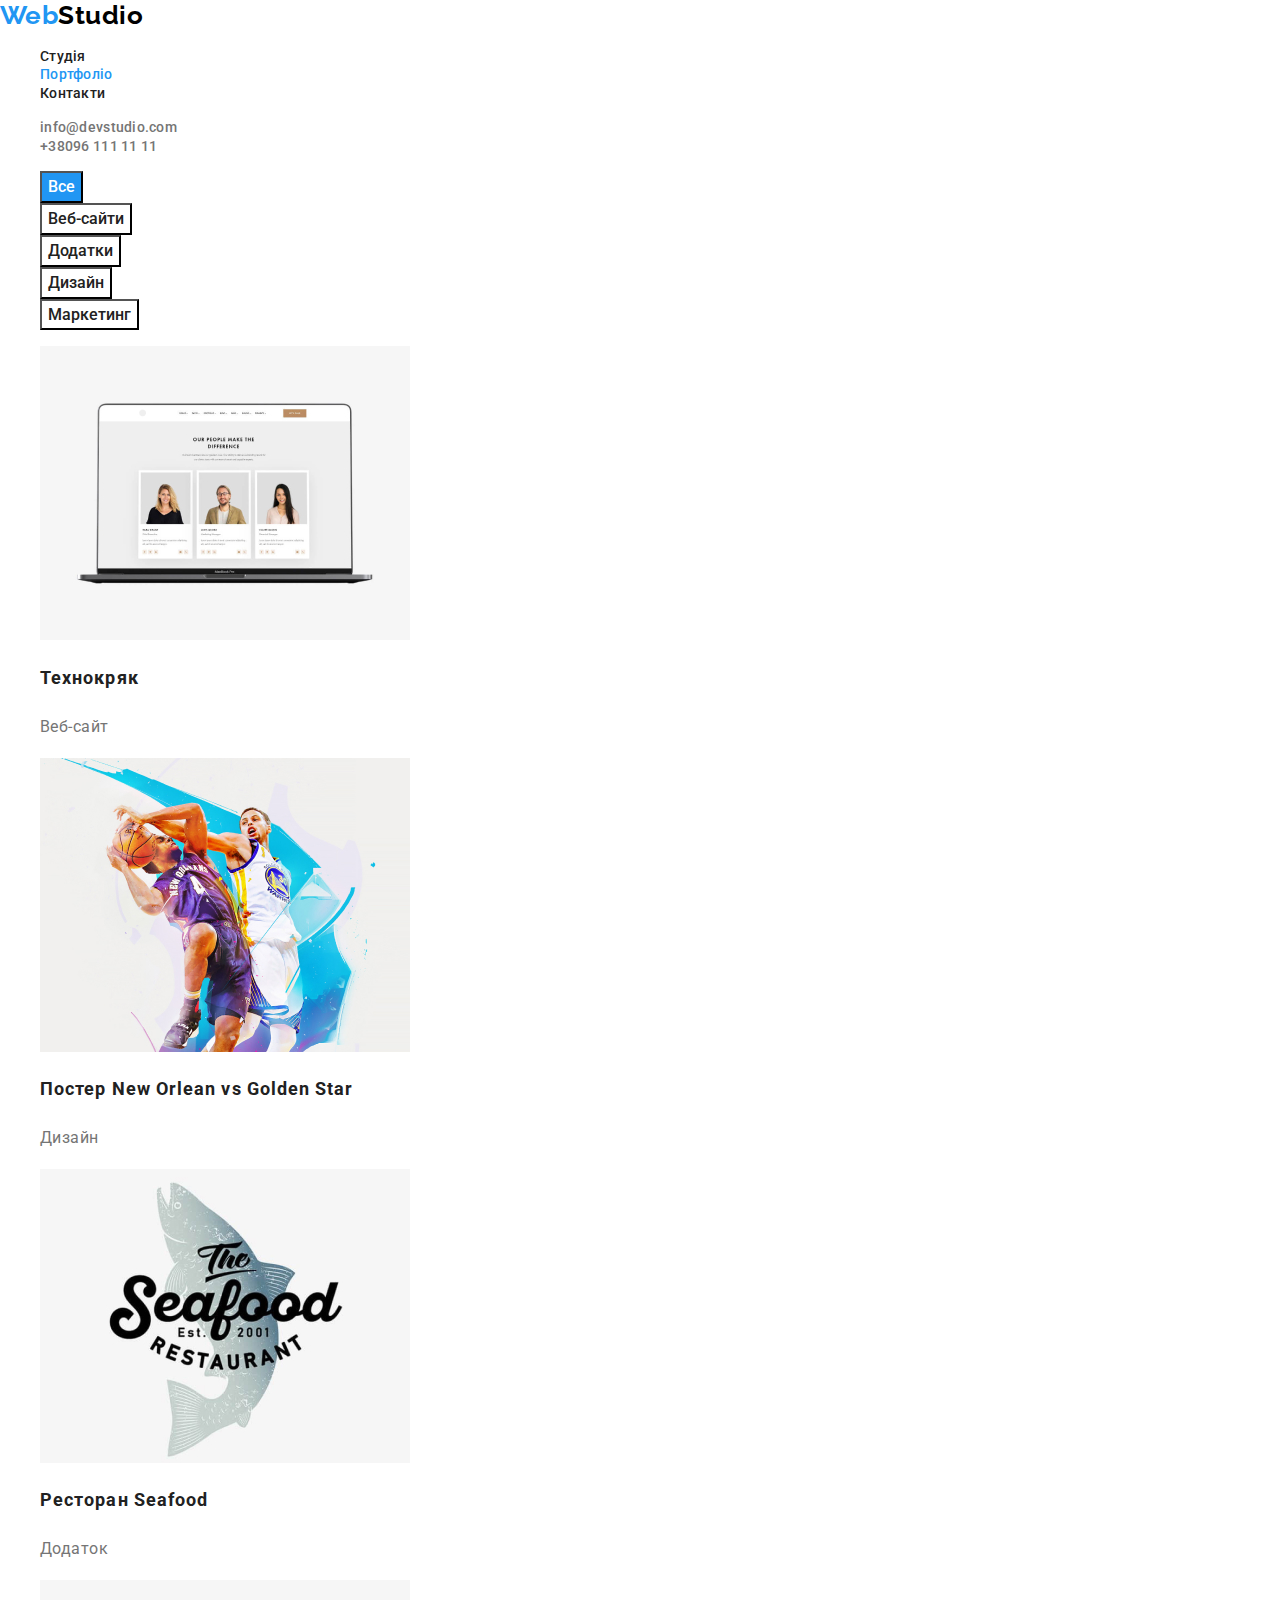
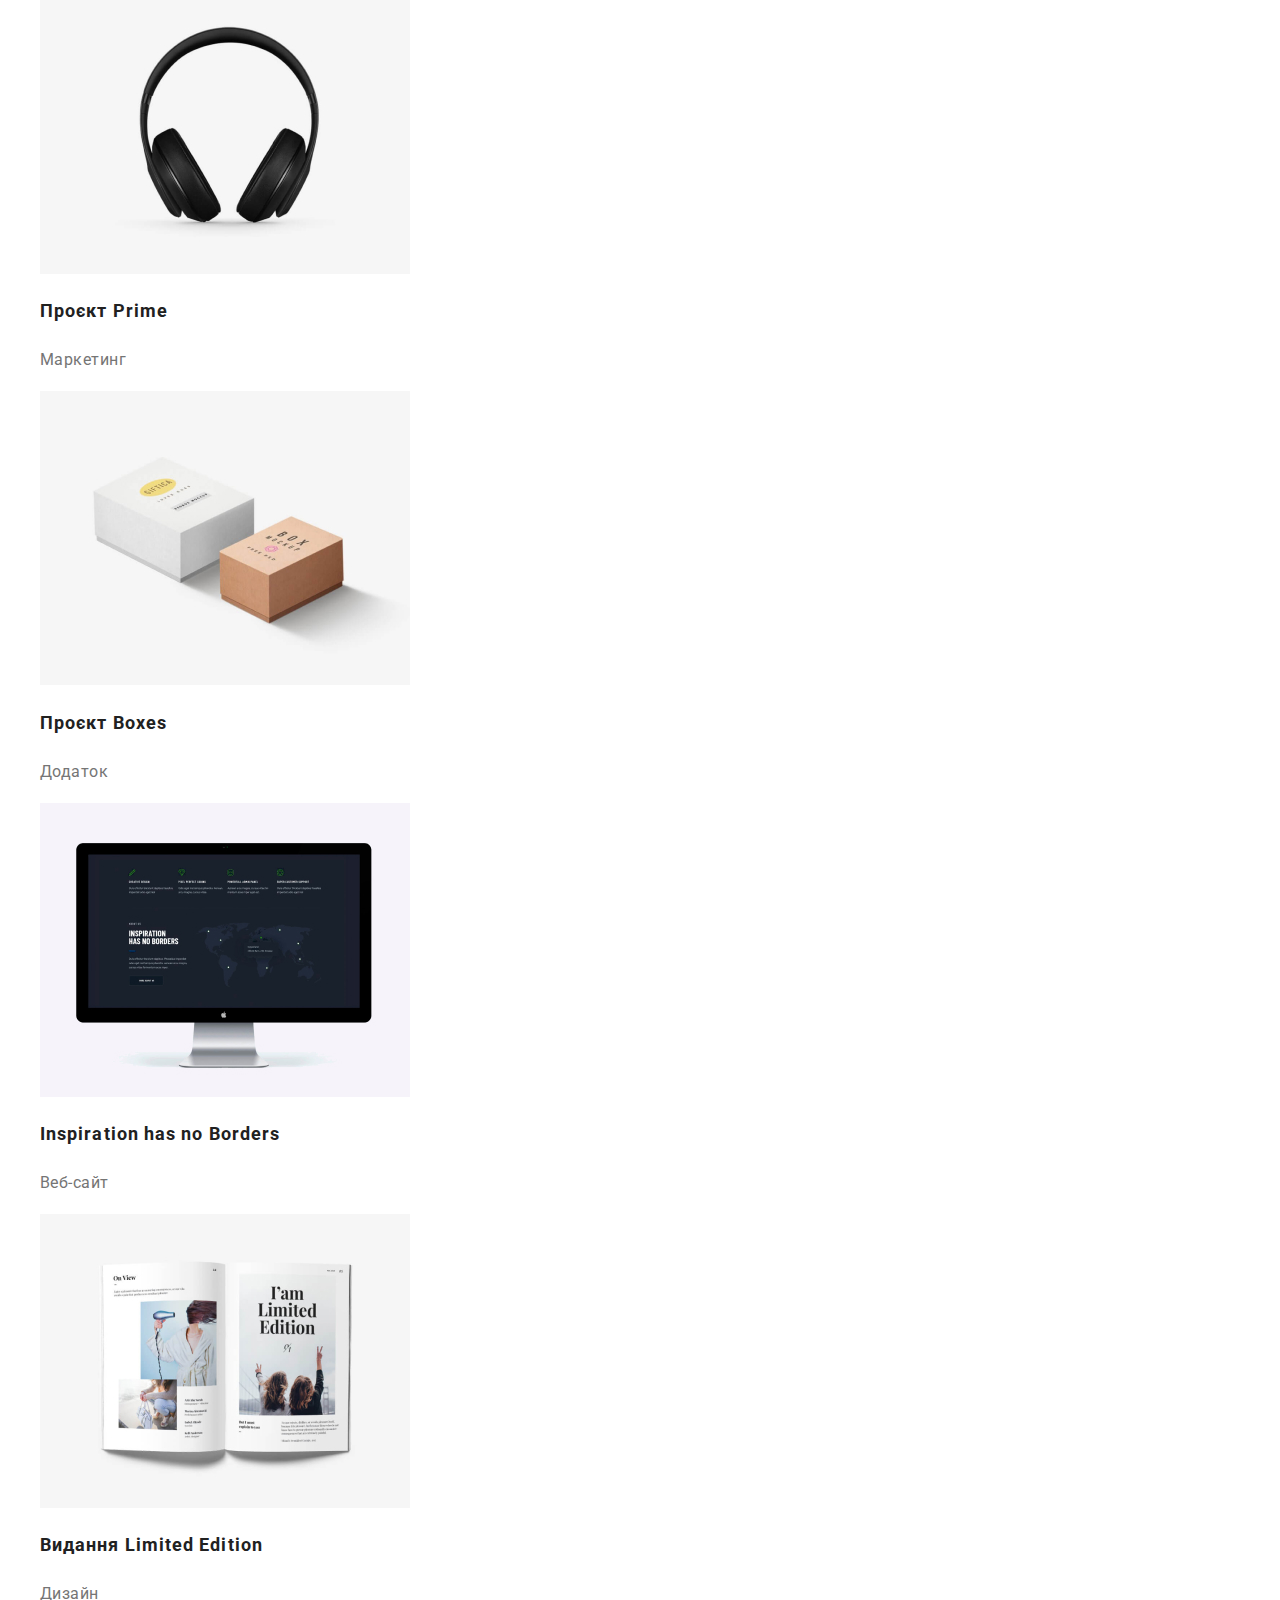
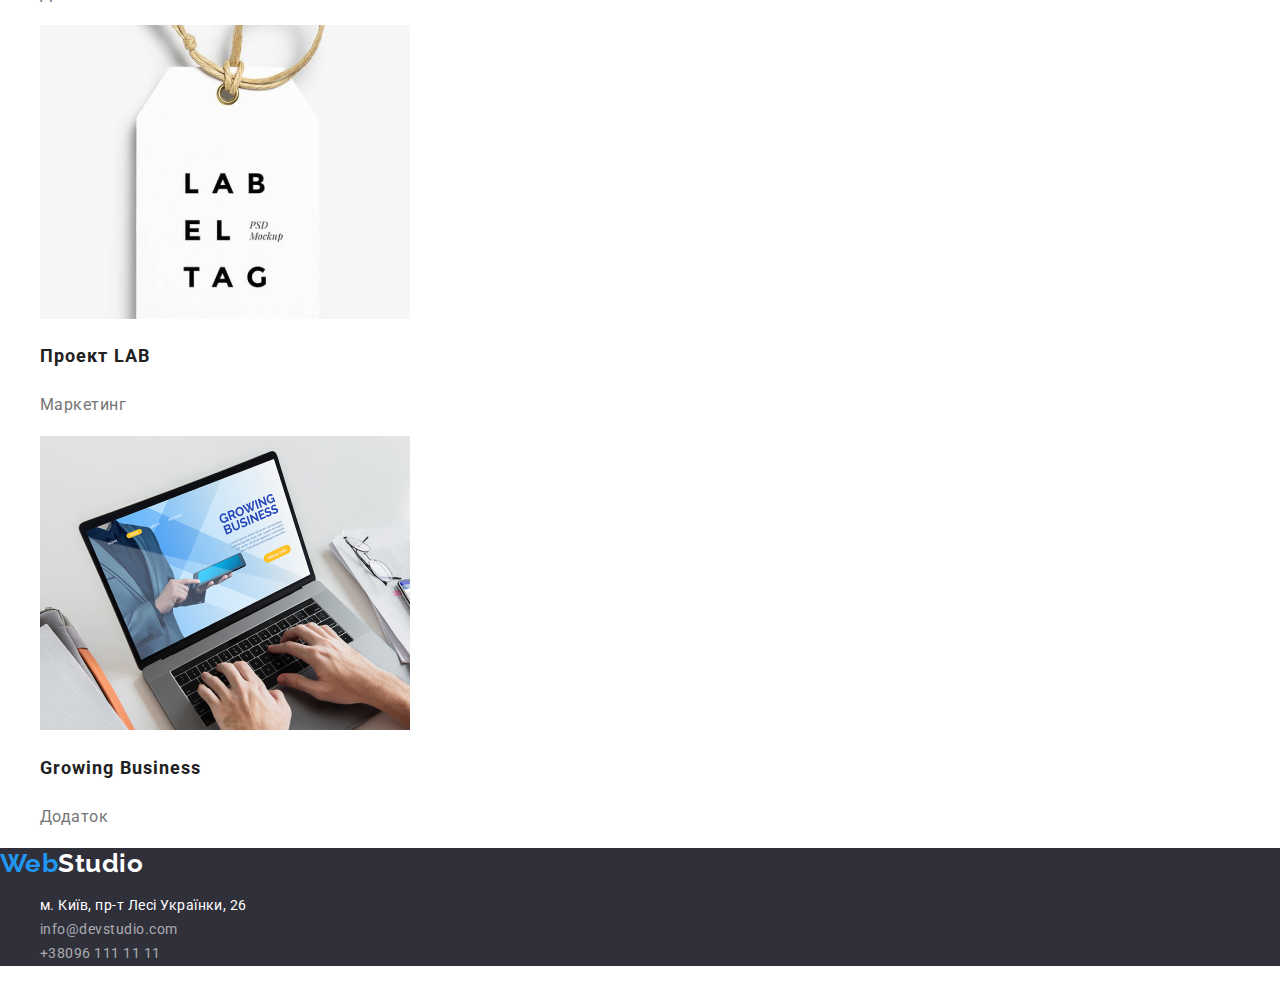
==== portfolio.html @ b850c60e "Add paddings, margins etc. to the portfolio.html" ====
<!DOCTYPE html>
<html lang="en">
<head>
    <meta charset="UTF-8">
    <meta http-equiv="X-UA-Compatible" content="IE=edge">
    <meta name="viewport" content="width=device-width, initial-scale=1.0">
    <title>Document</title>
    <link rel="preconnect" href="https://fonts.googleapis.com">
    <link rel="preconnect" href="https://fonts.gstatic.com" crossorigin>
    <link href="https://fonts.googleapis.com/css2?family=Raleway:wght@700&family=Roboto:wght@400;500;700;900&display=swap"
    rel="stylesheet">
    <link rel="stylesheet" href="https://cdnjs.cloudflare.com/ajax/libs/modern-normalize/1.1.0/modern-normalize.min.css">
    <link rel="stylesheet" href="./css/styles.css">
</head>
<body>
    <!-- Header -->
    <header class="page-header">
        
        <div class="container">
            <a href="./index.html" class="logo"><span class="logo-blue">Web</span>Studio</a>
            
            <nav>
                <ul class="site-nav list">
                    <li><a href="./index.html" class="link">Студія</a></li>
                    <li><a href="./portfolio.html" class="link current">Портфоліо</a></li>
                    <li><a href="Контакти" class="link">Контакти</a></li>
                </ul>
            </nav>
            
            <ul class="auth-nav list">
                <li><a href="maito:info@devstudio.com" class="link">info@devstudio.com</a></li>
                <li><a href="tel:+380961111111" class="link">+38096 111 11 11</a></li>
            </ul>
        </div>
    </header>

    <!-- Main section -->
    <main>
        
        <section class="section">
            <div class="container">
                <!-- <h1 class="section-title">Portfolio</h1> -->
                <!-- Фільтр -->
                <ul class="filter-button">
                    <li><button type="button" class="button primary-filter">Все</button></li>
                    <li><button type="button" class="button secondary">Веб-сайти</button></li>
                    <li><button type="button" class="button secondary">Додатки</button></li>
                    <li><button type="button" class="button secondary">Дизайн</button></li>
                    <li><button type="button" class="button secondary">Маркетинг</button></li>
                </ul>
                <!-- Роботи компанії -->
                <ul class="work-examples">
                    <li>
                        <img src="./images/img8.jpg" alt="Ноутбук" height="294" width="370">
                        <h2 class="work-title">Технокряк</h2>
                        <p class="text">Веб-сайт</p>
                    </li>
                    <li>
                        <img src="./images/img16.jpg" alt="Гравці в баскетбол" height="294" width="370">
                        <h2 class="work-title">Постер New Orlean vs Golden Star</h2>
                        <p class="text">Дизайн</p>
                    </li>
                    <li>
                        <img src="./images/img9.jpg" alt="Логотип ресторану" height="294" width="370">
                        <h2 class="work-title">Ресторан Seafood</h2>
                        <p class="text">Додаток</p>
                    </li>
                    <li>
                        <img src="./images/img10.jpg" alt="Навушники" height="294" width="370">
                        <h2 class="work-title">Проєкт Prime</h2>
                        <p class="text">Маркетинг</p>
                    </li>
                    <li>
                        <img src="./images/img11.jpg" alt="Дві коробки" height="294" width="370">
                        <h2 class="work-title">Проєкт Boxes</h2>
                        <p class="text">Додаток</p>
                    </li>
                    <li>
                        <img src="./images/img12.jpg" alt="Монітор компьютера" height="294" width="370">
                        <h2 class="work-title">Inspiration has no Borders</h2>
                        <p class="text">Веб-сайт</p>
                    </li>
                    <li>
                        <img src="./images/img13.jpg" alt="Відкрита книга" height="294" width="370">
                        <h2 class="work-title">Видання Limited Edition</h2>
                        <p class="text">Дизайн</p>
                    </li>
                    <li>
                        <img src="./images/img14.jpg" alt="Ярлик товару" height="294" width="370">
                        <h2 class="work-title">Проект LAB</h2>
                        <p class="text">Маркетинг</p>
                    </li>
                    <li>
                        <img src="./images/img15.jpg" alt="Ноутбук" height="294" width="370">
                        <h2 class="work-title">Growing Business</h2>
                        <p class="text">Додаток</p>
                    </li>
                </ul>
            </div>
        </section>

    </main>

    <!-- Footer -->
    <footer class="page-footer">
        <a href="./index.html" class="logo-white"><span class="logo-blue">Web</span>Studio</a>
        <address>
            <ul class="footer-link">
                <li><a href="https://www.google.com/search?tbs=lf:1,lf_ui:1&tbm=lcl&sxsrf=ALiCzsYic9nBEuaywwjqmKYpoHVzt39aoQ:1659000467713&q=%D0%BC.+%D0%9A%D0%B8%D1%97%D0%B2,+%D0%BF%D1%80-%D1%82+%D0%9B%D0%B5%D1%81%D1%96+%D0%A3%D0%BA%D1%80%D0%B0%D1%97%D0%BD%D0%BA%D0%B8,+26&rflfq=1&num=10&ved=2ahUKEwivqL2sopv5AhWI_CoKHQGGCf0QtgN6BAgEEAQ"
                        class="address" target="_blank" rel="noreferrer noopener">м. Київ, пр-т Лесі Українки, 26</a></li>
                <li><a href="maito:info@devstudio.com" class="link">info@devstudio.com</a></li>
                <li><a href="tel:+380961111111" class="link">+38096 111 11 11</a></li>
            </ul>
        </address>
    </footer>
    
</body>
</html>
---- css/styles.css ----
/* основний колір тексту #212121 */
/* вторичний колір тексту #757575 */
/* акцент #2196F3 */
/* білий колір #FFFFFF */
/* білий колір футер rgba(255, 255, 255, 0.6) */


:root {
    --primary-text-color: #212121;
    --title-text-color: #757575;
    --accent-color: #2196F3;
    --primary-white-color: #ffffff
}

body {
    background-color: #FFFFFF;
    color: var(--primary-text-color);
    font-family: Roboto, sans-serif;
    letter-spacing: 0.03em;
}

ul {
    list-style: none;
}

/* Page header */

.logo {
    color: #000000;
    font-family: Raleway, sans-serif;
    font-weight: 700;
    font-size: 26px;
    line-height: 1.19;
    text-decoration: none;
}

.logo-blue {
    color: var(--accent-color);
    font-family: Raleway, sans-serif;
    font-weight: 700;
    font-size: 26px;
    line-height: 1.19;
    text-decoration: none;
}

.logo-white {
    color: var(--primary-white-color);
    font-family: Raleway, sans-serif;
    font-weight: 700;
    font-size: 26px;
    line-height: 1.19;
    text-decoration: none;
}

.logo:focus {
    color: var(--accent-color);
}

.site-nav .link {
    color: var(--primary-text-color);  
    font-weight: 500;
    font-size: 14px;
    line-height: 1.2;
    letter-spacing: 0.02em;
    text-decoration: none;
}

.site-nav .link.current {
    color: var(--accent-color);
}

.site-nav .link:hover,
.site-nav .link:focus {
    color: var(--accent-color);
}

.auth-nav .link {
    color: var(--title-text-color);
    text-decoration: none;
    font-weight: 500;
    font-size: 14px;
    line-height: 1.14;
    letter-spacing: 0.02em;
}

.auth-nav .link:hover,
.auth-nav .link:focus {
    color: var(--accent-color);
}

/* Main sections */

.section-title {
    color: var(--primary-text-color);
    font-weight: 700;
    font-size: 36px;
    line-height: 1.17;
   }

/* Hero */

.hero {
    background-color: #2F303A;
}

.hero-title {
    color: var(--primary-white-color);
    font-weight: 900;
    font-size: 44px;
    line-height: 1.36;
    letter-spacing: 0.06em;
    text-transform: uppercase;
}

/* Features */

.feature-list .title {
    color: var(--primary-text-color);
    font-weight: 700;
    font-size: 14px;
    line-height: 1.14;

}

.feature-list .text {
    color: var(--title-text-color);
    font-size: 14px;
    line-height: 1.71;
}

/* Our Team */

.team-list .title {
    color: var(--primary-text-color);
    font-weight: 500;
    font-size: 16px;
    line-height: 1.19;
}

.team-list .text {
    color: var(--title-text-color);
    font-size: 16px;
    line-height: 1.19;
}

/* Footer */

.page-footer {
    background-color: #2F303A;
}

.address {
    color: var(--primary-white-color);
    font-size: 14px;
    line-height: 1.71;
    text-decoration: none;
    font-style: normal;
}

.address:hover,
.address:focus {
    color: var(--accent-color);
}

.footer-link .link {
    color: rgba(255, 255, 255, 0.6);
    font-size: 14px;
    line-height: 1.71;
    text-decoration: none;
    font-style: normal;
}

.footer-link .link:hover,
.footer-link .link:focus {
    color: var(--accent-color);
}


/* Portfolio Page */

/* Filter buttons */

.button {
    color: var(--primary-text-color);
    background-color: var(--primary-white-color);
    font-family: inherit;
    cursor: pointer;
}

.button.primary-filter {
    color: var(--primary-white-color);
    background-color: var(--accent-color);
    font-weight: 500;
    font-size: 16px;
    line-height: 1.62;
}

.button.primary-hero {
    color: var(--primary-white-color);
    background-color: var(--accent-color);
    font-weight: 700;
    font-size: 16px;
    line-height: 1.88;
    letter-spacing: 0.06em;
}

.button.secondary {
    color: var(--primary-text-color);
    background-color: var(--primary-white-color);
    font-weight: 500;
    font-size: 16px;
    line-height: 1.62;
}

.button:hover,
.button:focus {
    color: var(--primary-white-color);
    background-color: var(--accent-color);
}


/* Work Examples */

.work-examples .text {
    color: var(--title-text-color);
    font-size: 16px;
    line-height: 1.87;
}

.work-examples .work-title {
    color: var(--primary-text-color);
    font-weight: 700;
    font-size: 18px;
    line-height: 2;
    letter-spacing: 0.06em;
}
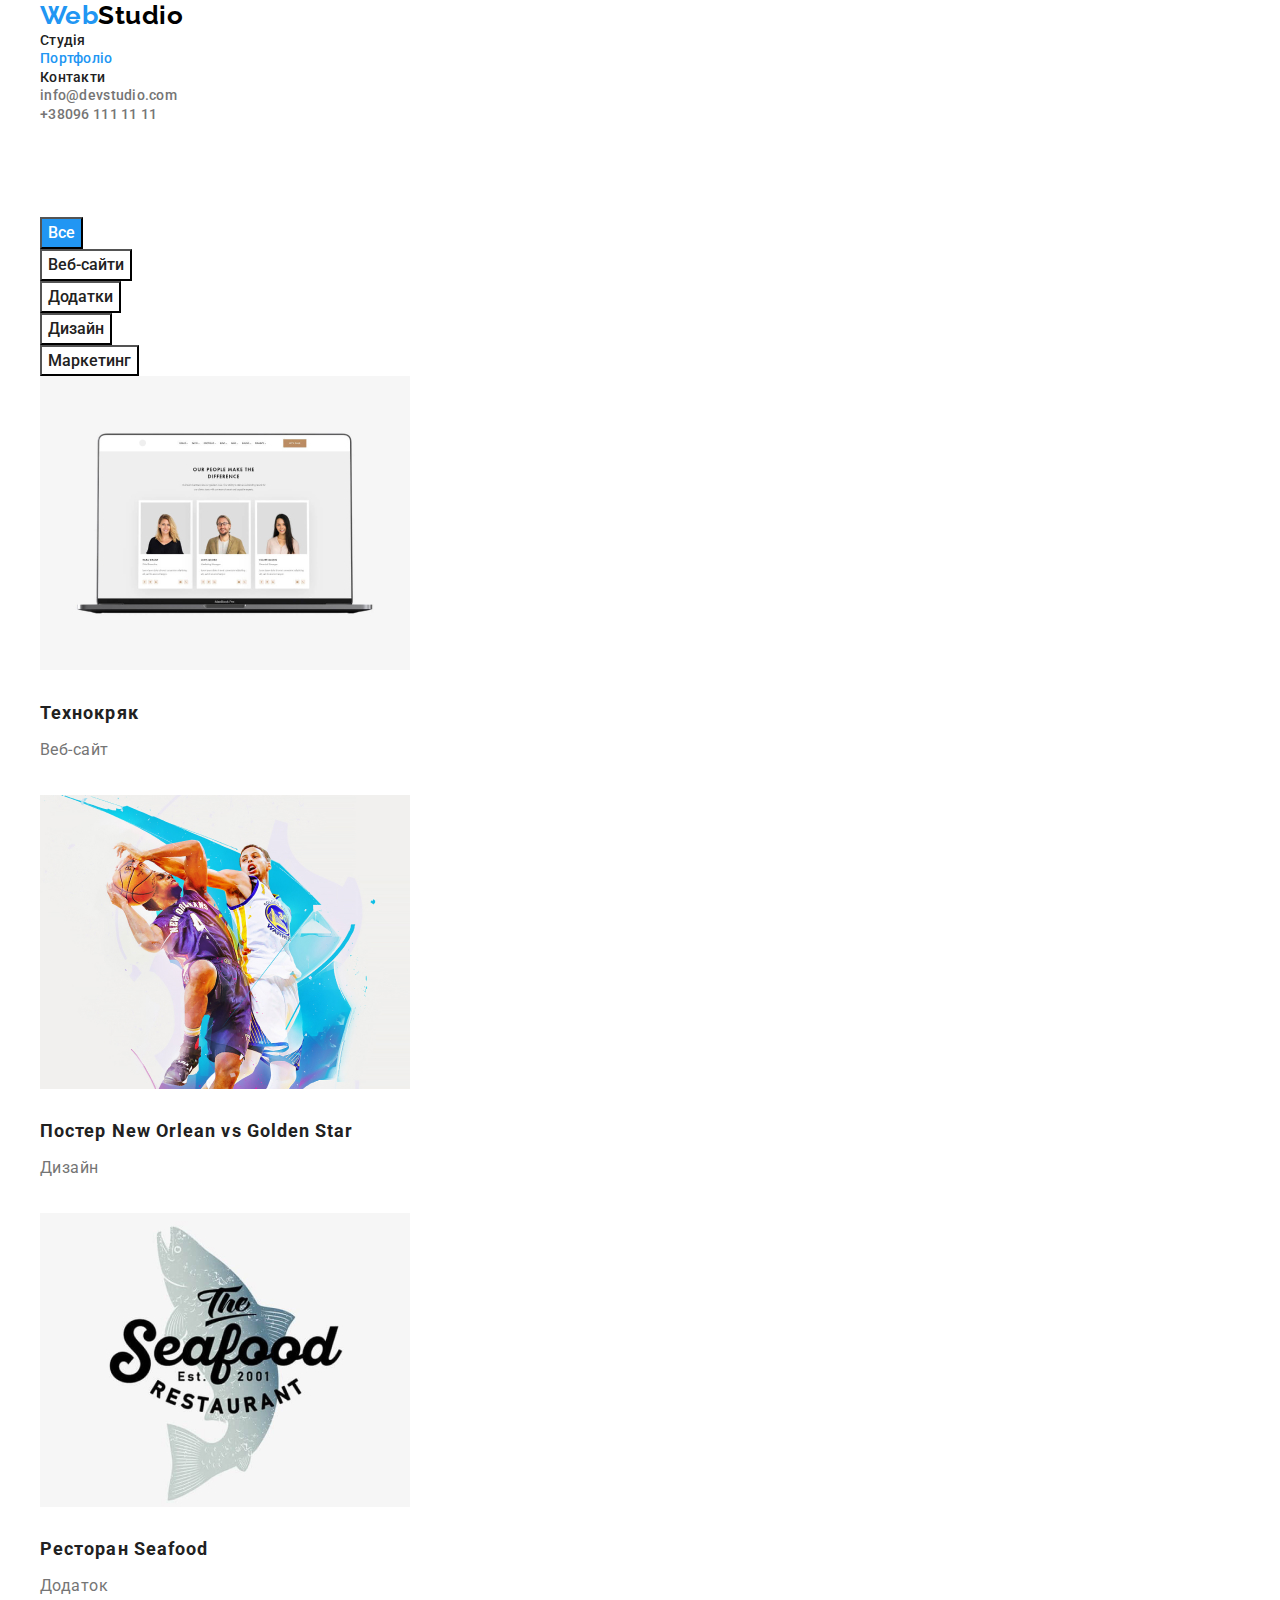
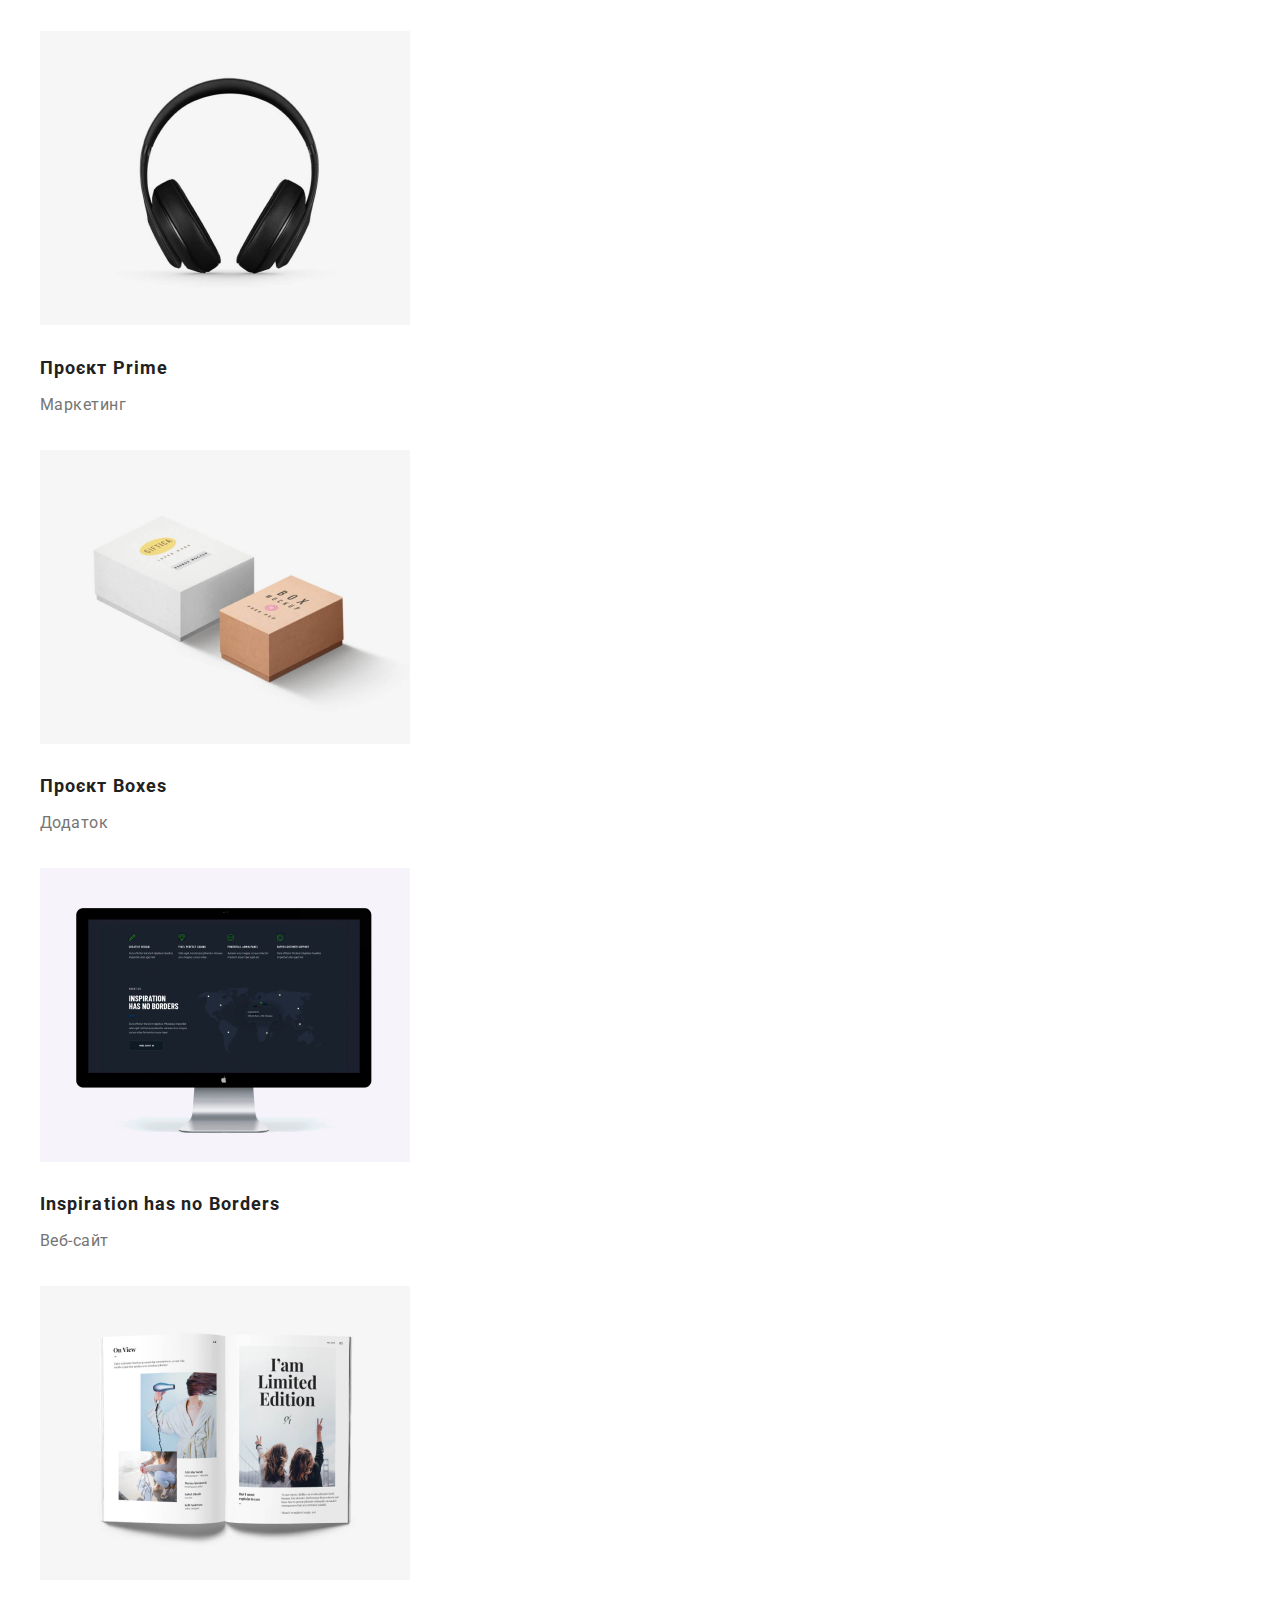
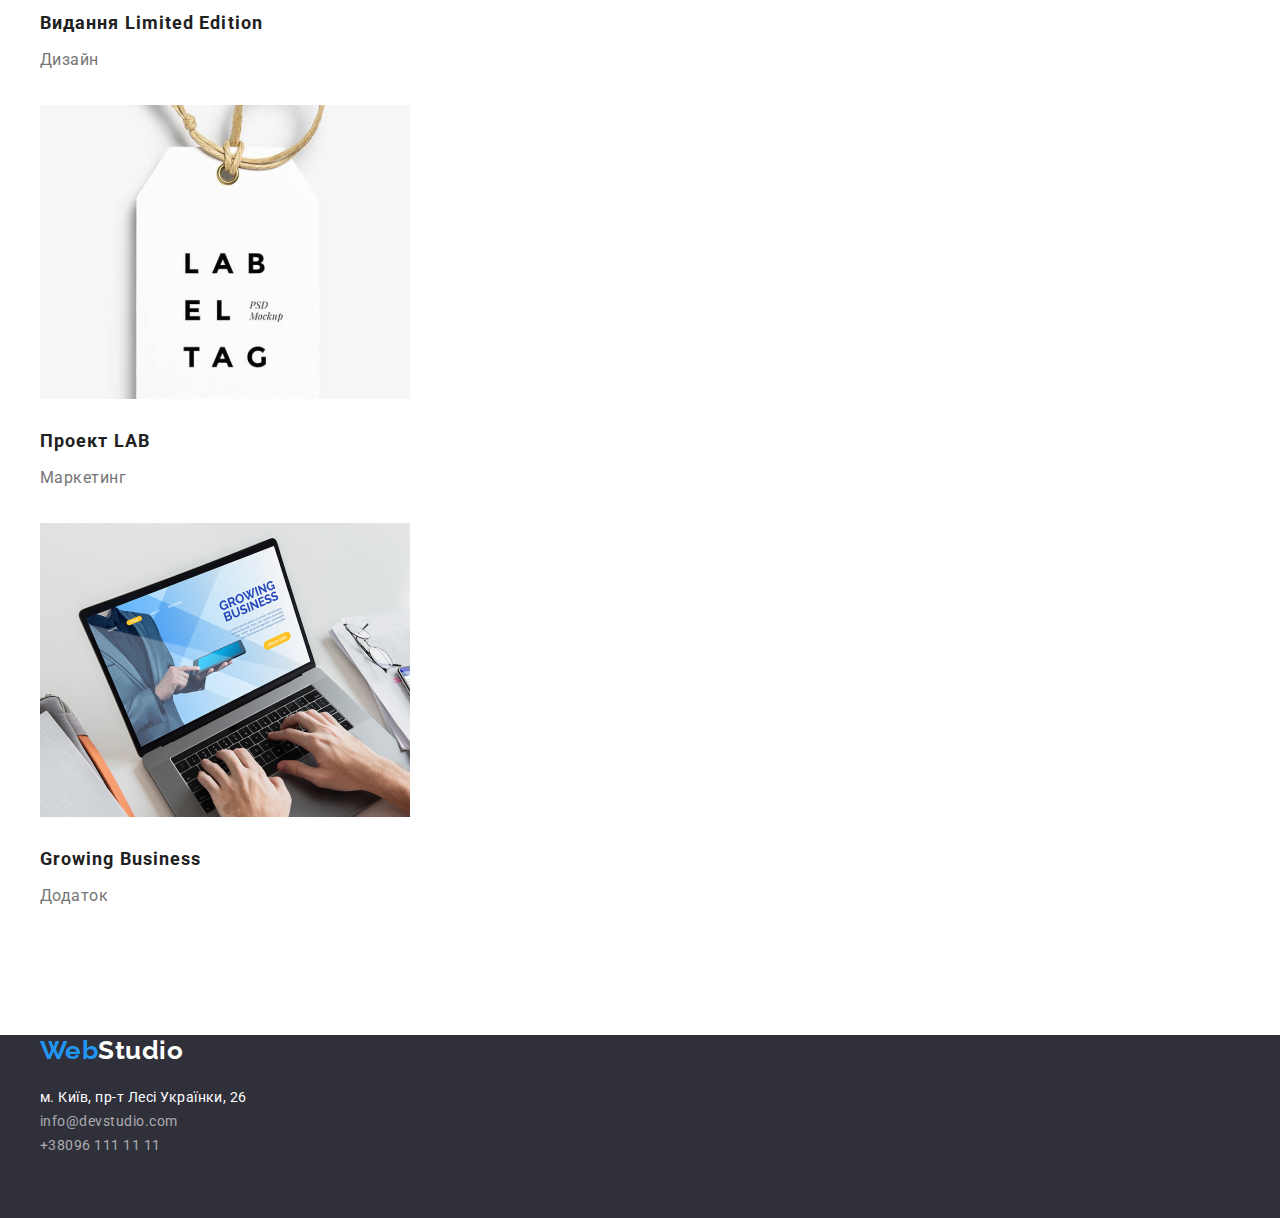
==== commit 980e8d7e: "Add minor changes" ====
--- a/portfolio.html
+++ b/portfolio.html
@@ -15,7 +15,6 @@
 <body>
     <!-- Header -->
     <header class="page-header">
-        
         <div class="container">
             <a href="./index.html" class="logo"><span class="logo-blue">Web</span>Studio</a>
             
@@ -50,51 +49,69 @@
                 </ul>
                 <!-- Роботи компанії -->
                 <ul class="work-examples">
-                    <li>
-                        <img src="./images/img8.jpg" alt="Ноутбук" height="294" width="370">
-                        <h2 class="work-title">Технокряк</h2>
-                        <p class="text">Веб-сайт</p>
-                    </li>
-                    <li>
-                        <img src="./images/img16.jpg" alt="Гравці в баскетбол" height="294" width="370">
-                        <h2 class="work-title">Постер New Orlean vs Golden Star</h2>
-                        <p class="text">Дизайн</p>
-                    </li>
-                    <li>
-                        <img src="./images/img9.jpg" alt="Логотип ресторану" height="294" width="370">
-                        <h2 class="work-title">Ресторан Seafood</h2>
-                        <p class="text">Додаток</p>
-                    </li>
-                    <li>
-                        <img src="./images/img10.jpg" alt="Навушники" height="294" width="370">
-                        <h2 class="work-title">Проєкт Prime</h2>
-                        <p class="text">Маркетинг</p>
-                    </li>
-                    <li>
-                        <img src="./images/img11.jpg" alt="Дві коробки" height="294" width="370">
-                        <h2 class="work-title">Проєкт Boxes</h2>
-                        <p class="text">Додаток</p>
-                    </li>
-                    <li>
-                        <img src="./images/img12.jpg" alt="Монітор компьютера" height="294" width="370">
-                        <h2 class="work-title">Inspiration has no Borders</h2>
-                        <p class="text">Веб-сайт</p>
-                    </li>
-                    <li>
-                        <img src="./images/img13.jpg" alt="Відкрита книга" height="294" width="370">
-                        <h2 class="work-title">Видання Limited Edition</h2>
-                        <p class="text">Дизайн</p>
-                    </li>
-                    <li>
-                        <img src="./images/img14.jpg" alt="Ярлик товару" height="294" width="370">
-                        <h2 class="work-title">Проект LAB</h2>
-                        <p class="text">Маркетинг</p>
-                    </li>
-                    <li>
-                        <img src="./images/img15.jpg" alt="Ноутбук" height="294" width="370">
-                        <h2 class="work-title">Growing Business</h2>
-                        <p class="text">Додаток</p>
-                    </li>
+                    <div class="card">
+                        <li>
+                            <img src="./images/img8.jpg" alt="Ноутбук" height="294" width="370">
+                            <h2 class="work-title">Технокряк</h2>
+                            <p class="text">Веб-сайт</p>
+                        </li>
+                    </div>
+                    <div class="card">
+                        <li>
+                            <img src="./images/img16.jpg" alt="Гравці в баскетбол" height="294" width="370">
+                            <h2 class="work-title">Постер New Orlean vs Golden Star</h2>
+                            <p class="text">Дизайн</p>
+                        </li>
+                    </div>
+                    <div class="card">
+                        <li>
+                            <img src="./images/img9.jpg" alt="Логотип ресторану" height="294" width="370">
+                            <h2 class="work-title">Ресторан Seafood</h2>
+                            <p class="text">Додаток</p>
+                        </li>
+                    </div>
+                    <div class="card">
+                        <li>
+                            <img src="./images/img10.jpg" alt="Навушники" height="294" width="370">
+                            <h2 class="work-title">Проєкт Prime</h2>
+                            <p class="text">Маркетинг</p>
+                        </li>
+                    </div>
+                    <div class="card">
+                        <li>
+                            <img src="./images/img11.jpg" alt="Дві коробки" height="294" width="370">
+                            <h2 class="work-title">Проєкт Boxes</h2>
+                            <p class="text">Додаток</p>
+                        </li>
+                    </div>
+                    <div class="card">
+                        <li>
+                            <img src="./images/img12.jpg" alt="Монітор компьютера" height="294" width="370">
+                            <h2 class="work-title">Inspiration has no Borders</h2>
+                            <p class="text">Веб-сайт</p>
+                        </li>
+                    </div>
+                    <div class="card">
+                        <li>
+                            <img src="./images/img13.jpg" alt="Відкрита книга" height="294" width="370">
+                            <h2 class="work-title">Видання Limited Edition</h2>
+                            <p class="text">Дизайн</p>
+                        </li>
+                    </div>
+                    <div class="card">
+                        <li>
+                            <img src="./images/img14.jpg" alt="Ярлик товару" height="294" width="370">
+                            <h2 class="work-title">Проект LAB</h2>
+                            <p class="text">Маркетинг</p>
+                        </li>
+                    </div>
+                    <div class="card">
+                        <li>
+                            <img src="./images/img15.jpg" alt="Ноутбук" height="294" width="370">
+                            <h2 class="work-title">Growing Business</h2>
+                            <p class="text">Додаток</p>
+                        </li>
+                    </div>
                 </ul>
             </div>
         </section>
@@ -103,15 +120,17 @@
 
     <!-- Footer -->
     <footer class="page-footer">
-        <a href="./index.html" class="logo-white"><span class="logo-blue">Web</span>Studio</a>
-        <address>
-            <ul class="footer-link">
-                <li><a href="https://www.google.com/search?tbs=lf:1,lf_ui:1&tbm=lcl&sxsrf=ALiCzsYic9nBEuaywwjqmKYpoHVzt39aoQ:1659000467713&q=%D0%BC.+%D0%9A%D0%B8%D1%97%D0%B2,+%D0%BF%D1%80-%D1%82+%D0%9B%D0%B5%D1%81%D1%96+%D0%A3%D0%BA%D1%80%D0%B0%D1%97%D0%BD%D0%BA%D0%B8,+26&rflfq=1&num=10&ved=2ahUKEwivqL2sopv5AhWI_CoKHQGGCf0QtgN6BAgEEAQ"
-                        class="address" target="_blank" rel="noreferrer noopener">м. Київ, пр-т Лесі Українки, 26</a></li>
-                <li><a href="maito:info@devstudio.com" class="link">info@devstudio.com</a></li>
-                <li><a href="tel:+380961111111" class="link">+38096 111 11 11</a></li>
-            </ul>
-        </address>
+        <div class="container">
+            <a href="./index.html" class="logo-white"><span class="logo-blue">Web</span>Studio</a>
+            <address>
+                <ul class="footer-link">
+                    <li><a href="https://www.google.com/search?tbs=lf:1,lf_ui:1&tbm=lcl&sxsrf=ALiCzsYic9nBEuaywwjqmKYpoHVzt39aoQ:1659000467713&q=%D0%BC.+%D0%9A%D0%B8%D1%97%D0%B2,+%D0%BF%D1%80-%D1%82+%D0%9B%D0%B5%D1%81%D1%96+%D0%A3%D0%BA%D1%80%D0%B0%D1%97%D0%BD%D0%BA%D0%B8,+26&rflfq=1&num=10&ved=2ahUKEwivqL2sopv5AhWI_CoKHQGGCf0QtgN6BAgEEAQ"
+                            class="address" target="_blank" rel="noreferrer noopener">м. Київ, пр-т Лесі Українки, 26</a></li>
+                    <li><a href="maito:info@devstudio.com" class="link">info@devstudio.com</a></li>
+                    <li><a href="tel:+380961111111" class="link">+38096 111 11 11</a></li>
+                </ul>
+            </address>
+        </div>
     </footer>
     
 </body>
--- a/css/styles.css
+++ b/css/styles.css
@@ -20,8 +20,17 @@
 }
 
 ul {
+    padding: 0;
+    margin: 0;
     list-style: none;
 }
+
+.container {
+    margin-left: auto;
+    margin-right: auto;
+    width: 1200px;
+}
+
 
 /* Page header */
 
@@ -88,9 +97,21 @@
     color: var(--accent-color);
 }
 
+
 /* Main sections */
 
+.section {
+    padding-top: 94px;
+    padding-bottom: 94px;
+}
+
+.section.features {
+    padding-bottom: 0;
+}
+
 .section-title {
+    margin-top: 0;
+    margin-bottom: 50px;
     color: var(--primary-text-color);
     font-weight: 700;
     font-size: 36px;
@@ -101,9 +122,12 @@
 
 .hero {
     background-color: #2F303A;
+    text-align: center;
 }
 
 .hero-title {
+    margin-top: 0;
+    margin-bottom: 30px;
     color: var(--primary-white-color);
     font-weight: 900;
     font-size: 44px;
@@ -115,6 +139,8 @@
 /* Features */
 
 .feature-list .title {
+    margin-top: 0;
+    margin-bottom: 10px;
     color: var(--primary-text-color);
     font-weight: 700;
     font-size: 14px;
@@ -123,6 +149,8 @@
 }
 
 .feature-list .text {
+    margin-top: 0;
+    margin-bottom: 0;
     color: var(--title-text-color);
     font-size: 14px;
     line-height: 1.71;
@@ -131,6 +159,8 @@
 /* Our Team */
 
 .team-list .title {
+    margin-top: 30px;
+    margin-bottom: 10px;
     color: var(--primary-text-color);
     font-weight: 500;
     font-size: 16px;
@@ -138,6 +168,8 @@
 }
 
 .team-list .text {
+    margin-top: 0;
+    margin-bottom: 30px;
     color: var(--title-text-color);
     font-size: 16px;
     line-height: 1.19;
@@ -173,6 +205,11 @@
 .footer-link .link:hover,
 .footer-link .link:focus {
     color: var(--accent-color);
+}
+
+.footer-link {
+    padding-top: 20px;
+    padding-bottom: 60px;
 }
 
 
@@ -222,15 +259,23 @@
 /* Work Examples */
 
 .work-examples .text {
+    margin-top: 0;
+    margin-bottom: 20px;
     color: var(--title-text-color);
     font-size: 16px;
     line-height: 1.87;
 }
 
 .work-examples .work-title {
+    margin-top: 20px;
+    margin-bottom: 4px;
     color: var(--primary-text-color);
     font-weight: 700;
     font-size: 18px;
     line-height: 2;
     letter-spacing: 0.06em;
+}
+
+.card {
+    margin-bottom: 30px;
 }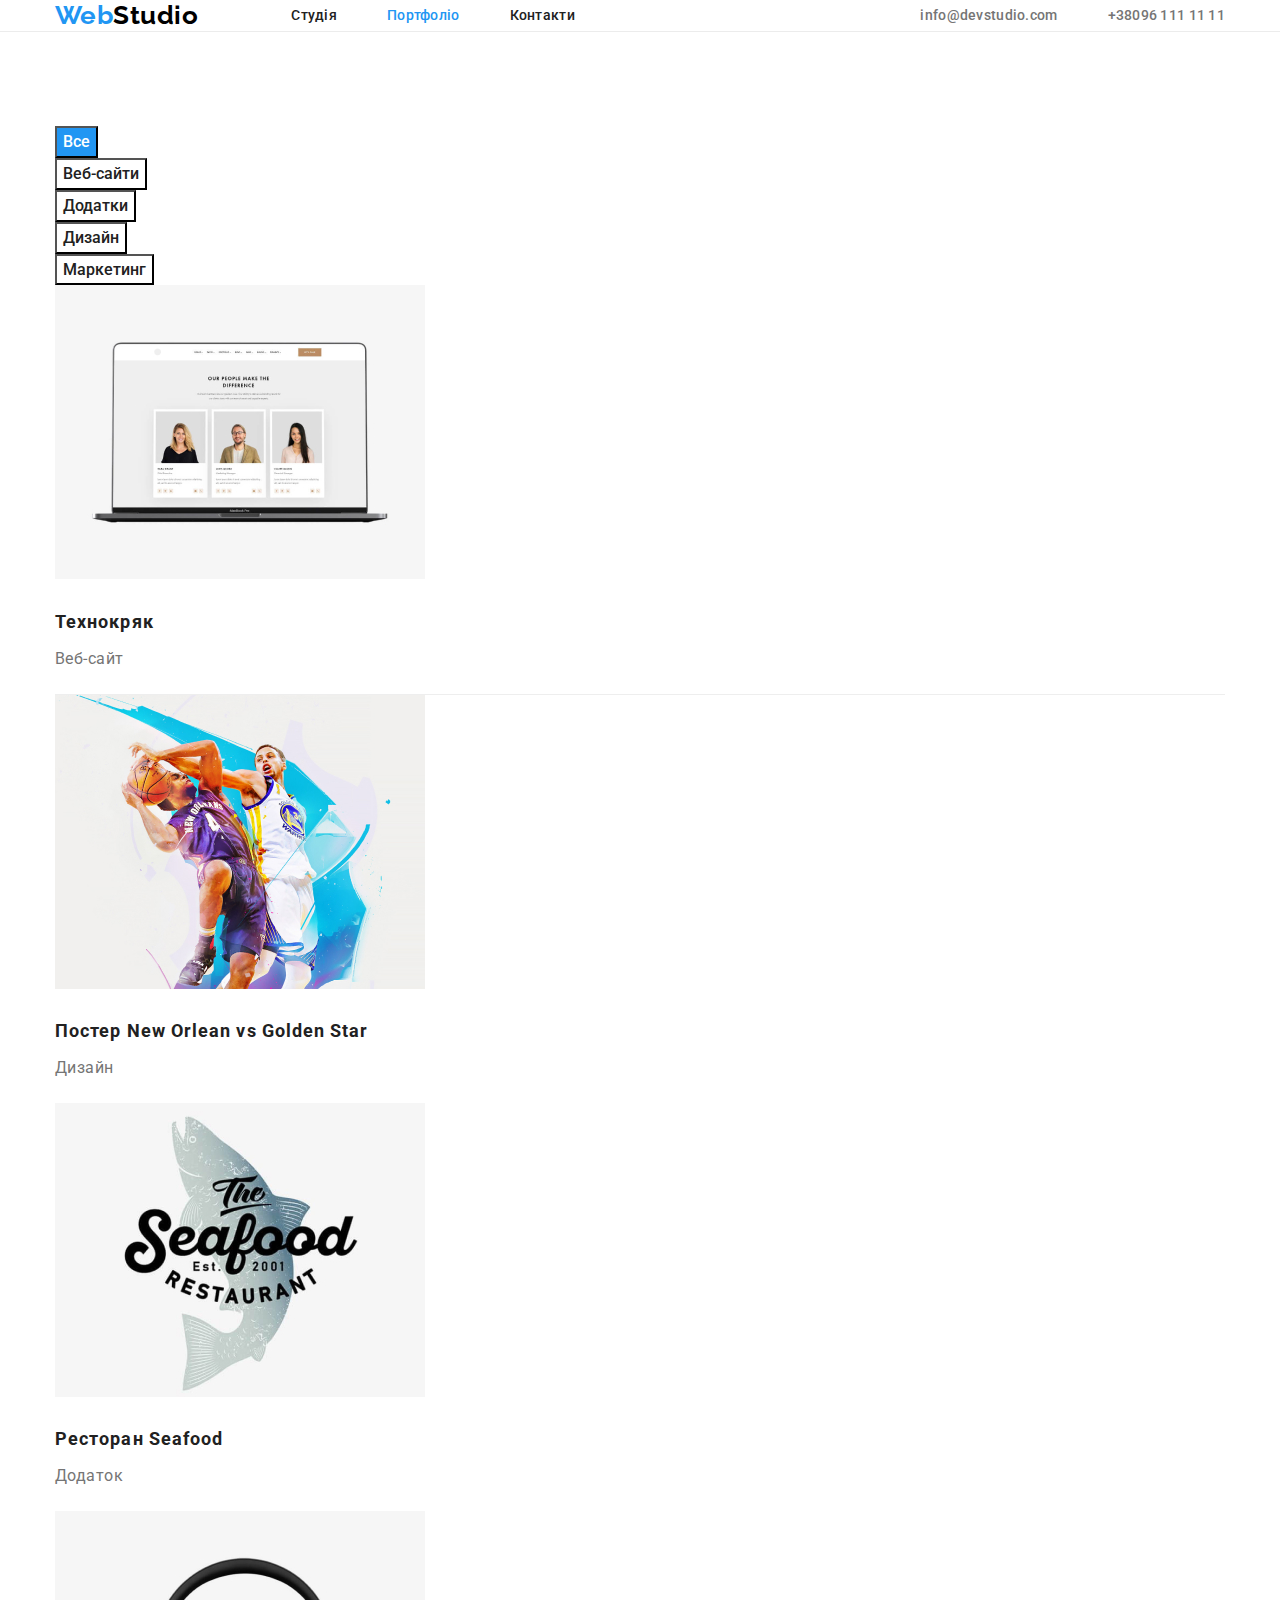
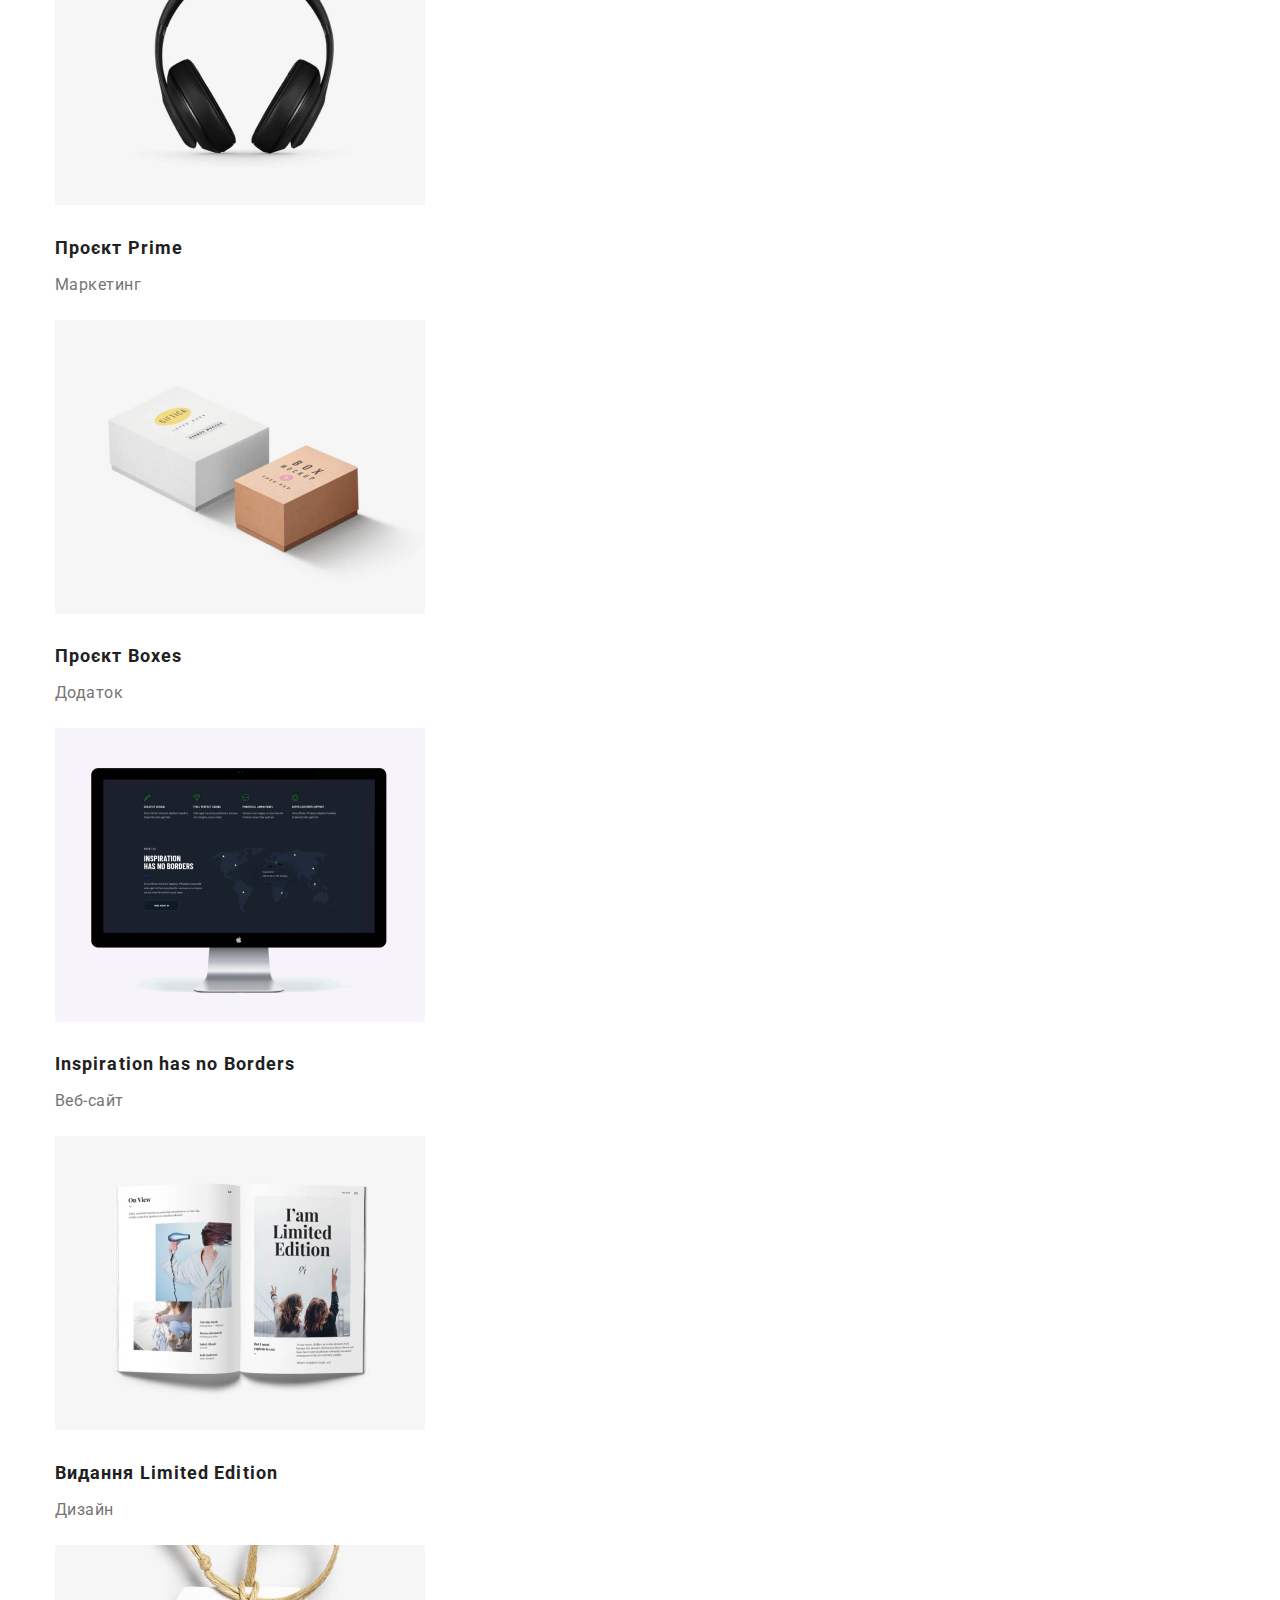
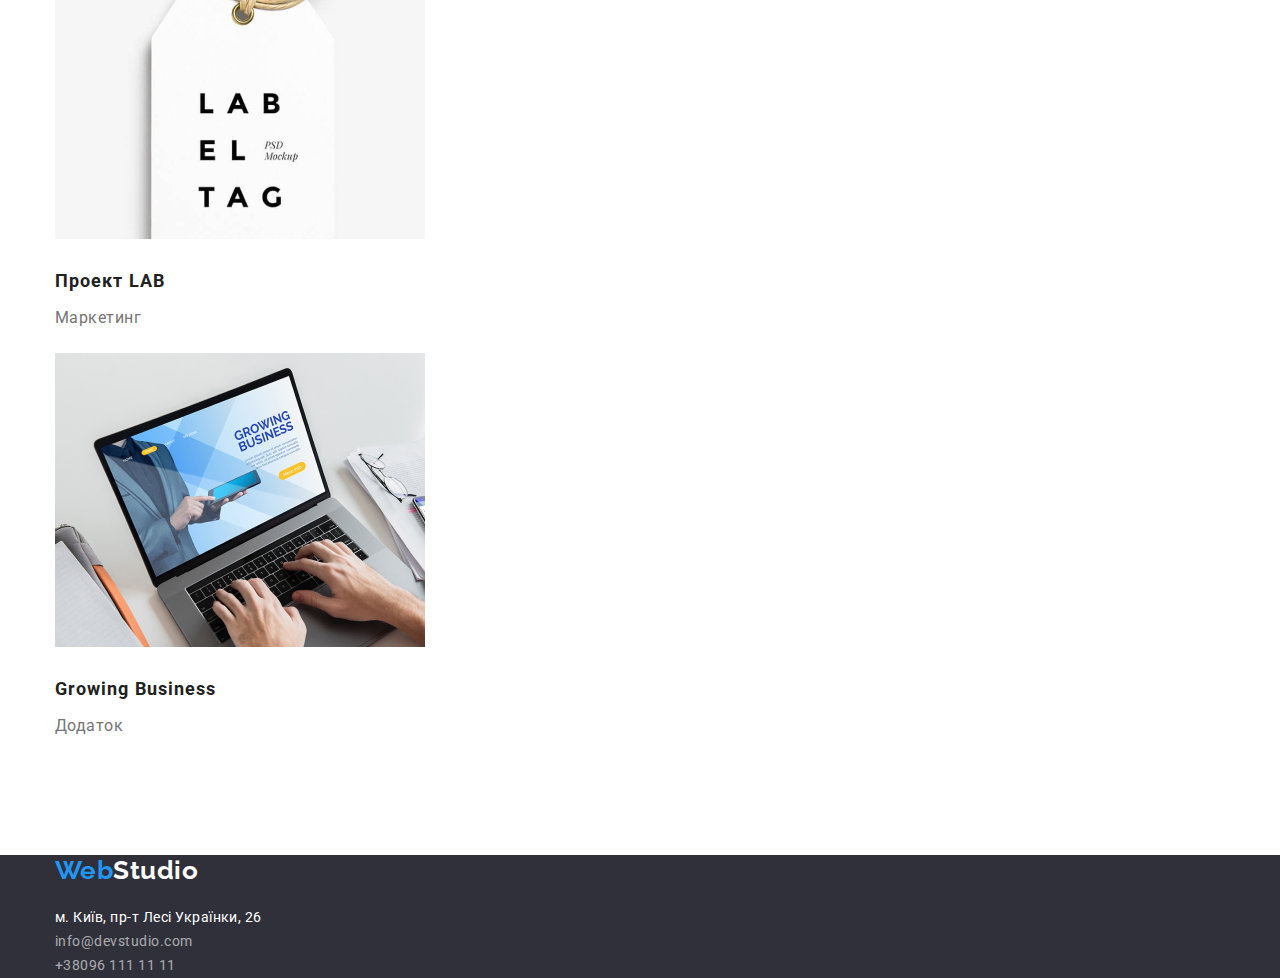
==== commit b74288b7: "Add flex, classes, etc. to files "portfolio" & "index"" ====
--- a/portfolio.html
+++ b/portfolio.html
@@ -15,27 +15,26 @@
 <body>
     <!-- Header -->
     <header class="page-header">
-        <div class="container">
+        <div class="container main-nav">
             <a href="./index.html" class="logo"><span class="logo-blue">Web</span>Studio</a>
             
             <nav>
                 <ul class="site-nav list">
-                    <li><a href="./index.html" class="link">Студія</a></li>
-                    <li><a href="./portfolio.html" class="link current">Портфоліо</a></li>
-                    <li><a href="Контакти" class="link">Контакти</a></li>
+                    <li class="item"><a href="./index.html" class="link">Студія</a></li>
+                    <li class="item"><a href="./portfolio.html" class="link current">Портфоліо</a></li>
+                    <li class="item"><a href="Контакти" class="link">Контакти</a></li>
                 </ul>
             </nav>
             
-            <ul class="auth-nav list">
-                <li><a href="maito:info@devstudio.com" class="link">info@devstudio.com</a></li>
-                <li><a href="tel:+380961111111" class="link">+38096 111 11 11</a></li>
+            <ul class="auth-nav">
+                <li class="item"><a href="maito:info@devstudio.com" class="link">info@devstudio.com</a></li>
+                <li class="item"><a href="tel:+380961111111" class="link">+38096 111 11 11</a></li>
             </ul>
         </div>
     </header>
 
     <!-- Main section -->
     <main>
-        
         <section class="section">
             <div class="container">
                 <!-- <h1 class="section-title">Portfolio</h1> -->
@@ -48,70 +47,52 @@
                     <li><button type="button" class="button secondary">Маркетинг</button></li>
                 </ul>
                 <!-- Роботи компанії -->
-                <ul class="work-examples">
-                    <div class="card">
-                        <li>
-                            <img src="./images/img8.jpg" alt="Ноутбук" height="294" width="370">
+                <ul class="work-examples">                   
+                        <li class="card">
+                            <img src="./images/img8.jpg" alt="Ноутбук" width="370">
                             <h2 class="work-title">Технокряк</h2>
                             <p class="text">Веб-сайт</p>
                         </li>
-                    </div>
-                    <div class="card">
                         <li>
-                            <img src="./images/img16.jpg" alt="Гравці в баскетбол" height="294" width="370">
+                            <img src="./images/img16.jpg" alt="Гравці в баскетбол" width="370">
                             <h2 class="work-title">Постер New Orlean vs Golden Star</h2>
                             <p class="text">Дизайн</p>
                         </li>
-                    </div>
-                    <div class="card">
                         <li>
-                            <img src="./images/img9.jpg" alt="Логотип ресторану" height="294" width="370">
+                            <img src="./images/img9.jpg" alt="Логотип ресторану" width="370">
                             <h2 class="work-title">Ресторан Seafood</h2>
                             <p class="text">Додаток</p>
                         </li>
-                    </div>
-                    <div class="card">
                         <li>
-                            <img src="./images/img10.jpg" alt="Навушники" height="294" width="370">
+                            <img src="./images/img10.jpg" alt="Навушники" width="370">
                             <h2 class="work-title">Проєкт Prime</h2>
                             <p class="text">Маркетинг</p>
                         </li>
-                    </div>
-                    <div class="card">
                         <li>
-                            <img src="./images/img11.jpg" alt="Дві коробки" height="294" width="370">
+                            <img src="./images/img11.jpg" alt="Дві коробки" width="370">
                             <h2 class="work-title">Проєкт Boxes</h2>
                             <p class="text">Додаток</p>
                         </li>
-                    </div>
-                    <div class="card">
                         <li>
-                            <img src="./images/img12.jpg" alt="Монітор компьютера" height="294" width="370">
+                            <img src="./images/img12.jpg" alt="Монітор компьютера" width="370">
                             <h2 class="work-title">Inspiration has no Borders</h2>
                             <p class="text">Веб-сайт</p>
                         </li>
-                    </div>
-                    <div class="card">
                         <li>
-                            <img src="./images/img13.jpg" alt="Відкрита книга" height="294" width="370">
+                            <img src="./images/img13.jpg" alt="Відкрита книга" width="370">
                             <h2 class="work-title">Видання Limited Edition</h2>
                             <p class="text">Дизайн</p>
                         </li>
-                    </div>
-                    <div class="card">
                         <li>
-                            <img src="./images/img14.jpg" alt="Ярлик товару" height="294" width="370">
+                            <img src="./images/img14.jpg" alt="Ярлик товару" width="370">
                             <h2 class="work-title">Проект LAB</h2>
                             <p class="text">Маркетинг</p>
                         </li>
-                    </div>
-                    <div class="card">
                         <li>
-                            <img src="./images/img15.jpg" alt="Ноутбук" height="294" width="370">
+                            <img src="./images/img15.jpg" alt="Ноутбук" width="370">
                             <h2 class="work-title">Growing Business</h2>
                             <p class="text">Додаток</p>
                         </li>
-                    </div>
                 </ul>
             </div>
         </section>
--- a/css/styles.css
+++ b/css/styles.css
@@ -26,13 +26,23 @@
 }
 
 .container {
+    width: 1200px;
+    padding-left: 15px;
+    padding-right: 15px;
     margin-left: auto;
     margin-right: auto;
-    width: 1200px;
-}
-
+}
 
 /* Page header */
+
+.page-header {
+    border-bottom: 1px solid #ECECEC;
+}
+
+.main-nav {
+    display: flex;
+    align-items: center;
+}
 
 .logo {
     color: #000000;
@@ -65,6 +75,15 @@
     color: var(--accent-color);
 }
 
+.site-nav {
+    display: flex;
+    margin-left: 93px;
+}
+
+.site-nav .item:not( :last-child) {
+    margin-right: 50px;
+}
+
 .site-nav .link {
     color: var(--primary-text-color);  
     font-weight: 500;
@@ -97,6 +116,14 @@
     color: var(--accent-color);
 }
 
+.auth-nav {
+    display: flex;
+    margin-left: auto;
+}
+
+.auth-nav .item:not( :last-child) {
+    margin-right: 50px;
+}
 
 /* Main sections */
 
@@ -105,10 +132,6 @@
     padding-bottom: 94px;
 }
 
-.section.features {
-    padding-bottom: 0;
-}
-
 .section-title {
     margin-top: 0;
     margin-bottom: 50px;
@@ -116,6 +139,7 @@
     font-weight: 700;
     font-size: 36px;
     line-height: 1.17;
+    text-align: center;
    }
 
 /* Hero */
@@ -138,6 +162,18 @@
 
 /* Features */
 
+.feature-list {
+    display: flex;
+}
+
+.feature-list .item {
+    width: 270px;
+}
+
+.feature-list .item:not( :last-child) {
+    margin-right: 30px;
+}
+
 .feature-list .title {
     margin-top: 0;
     margin-bottom: 10px;
@@ -156,11 +192,49 @@
     line-height: 1.71;
 }
 
+/* Job description */
+
+.section.work {
+    padding-top: 0;
+}
+
+.work-list {
+    display: flex;
+}
+
+.work-list .item:not( :last-child) {
+    margin-right: 30px;
+}
+
+
 /* Our Team */
 
+.item {
+    background-color: var(--primary-white-color);
+    border-radius: 0px 0px 4px 4px;
+}
+
+.name {
+    padding-top: 30px;
+    padding-bottom: 30px;
+
+    text-align: center;
+}
+
+.section.team {
+    background-color: #F5F4FA;
+}
+
+.team-list {
+    display: flex;
+    flex-wrap: wrap;
+}
+
+.item:not(:last-child) {
+    margin-right: 30px;
+}
+
 .team-list .title {
-    margin-top: 30px;
-    margin-bottom: 10px;
     color: var(--primary-text-color);
     font-weight: 500;
     font-size: 16px;
@@ -168,8 +242,6 @@
 }
 
 .team-list .text {
-    margin-top: 0;
-    margin-bottom: 30px;
     color: var(--title-text-color);
     font-size: 16px;
     line-height: 1.19;
@@ -181,6 +253,11 @@
     background-color: #2F303A;
 }
 
+.contact {
+    padding-top: 60px;
+    padding-bottom: 60px;
+}
+
 .address {
     color: var(--primary-white-color);
     font-size: 14px;
@@ -209,7 +286,6 @@
 
 .footer-link {
     padding-top: 20px;
-    padding-bottom: 60px;
 }
 
 
@@ -277,5 +353,5 @@
 }
 
 .card {
-    margin-bottom: 30px;
+    border-bottom: 1px solid #EEEEEE;
 }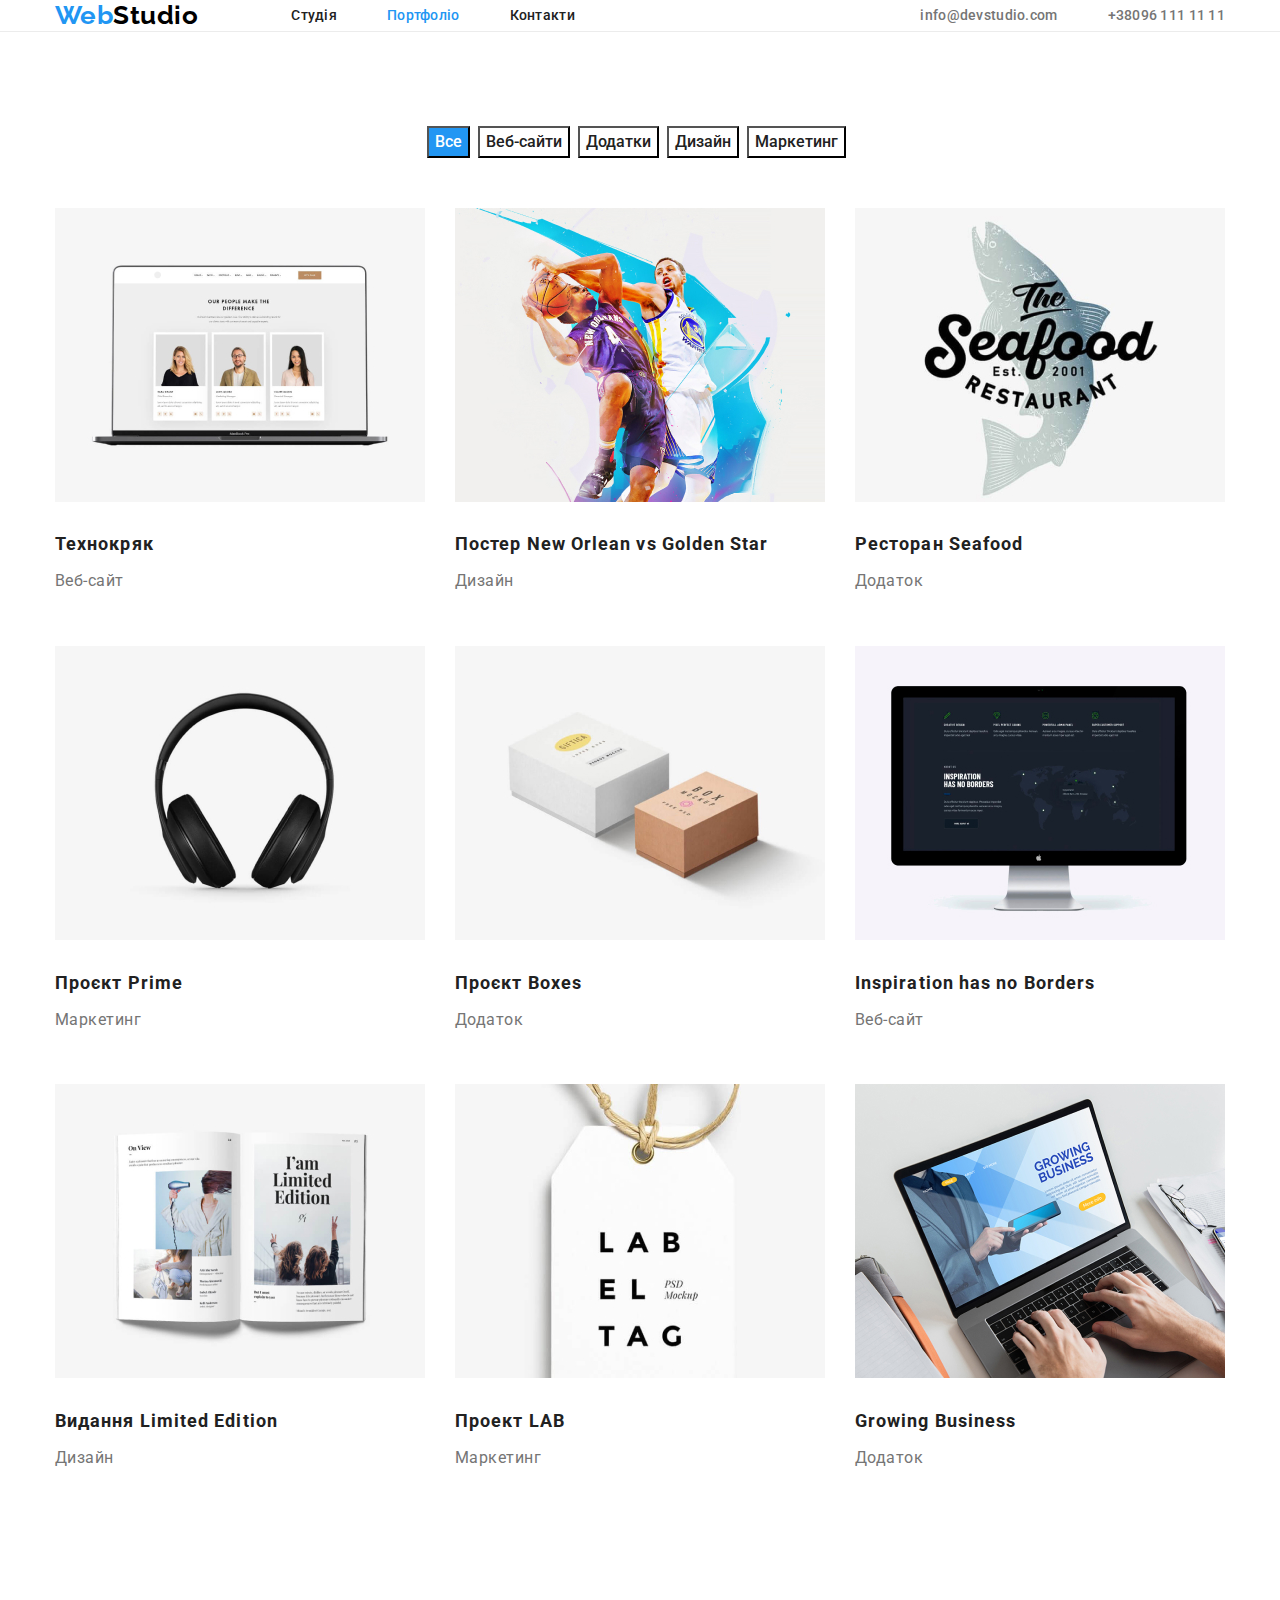
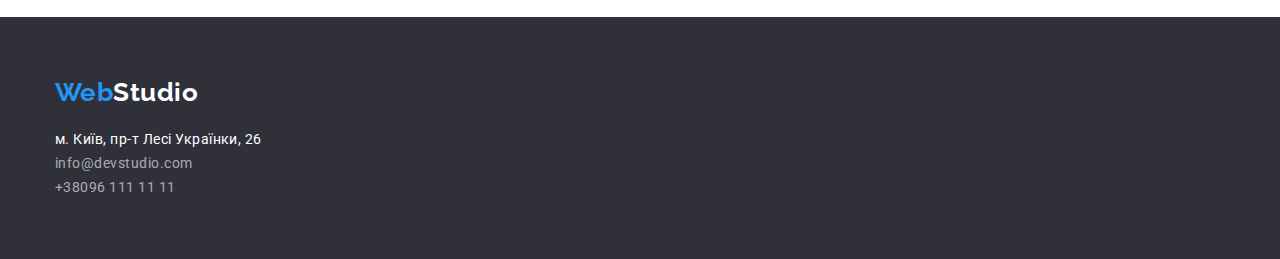
==== commit 6050bca3: "Add changes to "portfolio" & "index" files" ====
--- a/portfolio.html
+++ b/portfolio.html
@@ -16,6 +16,7 @@
     <!-- Header -->
     <header class="page-header">
         <div class="container main-nav">
+
             <a href="./index.html" class="logo"><span class="logo-blue">Web</span>Studio</a>
             
             <nav>
@@ -30,6 +31,7 @@
                 <li class="item"><a href="maito:info@devstudio.com" class="link">info@devstudio.com</a></li>
                 <li class="item"><a href="tel:+380961111111" class="link">+38096 111 11 11</a></li>
             </ul>
+
         </div>
     </header>
 
@@ -37,7 +39,7 @@
     <main>
         <section class="section">
             <div class="container">
-                <!-- <h1 class="section-title">Portfolio</h1> -->
+                <h1 class="section-title portfolio-title">Portfolio</h1>
                 <!-- Фільтр -->
                 <ul class="filter-button">
                     <li><button type="button" class="button primary-filter">Все</button></li>
@@ -49,47 +51,47 @@
                 <!-- Роботи компанії -->
                 <ul class="work-examples">                   
                         <li class="card">
-                            <img src="./images/img8.jpg" alt="Ноутбук" width="370">
+                            <img src="./images/img8.jpg" alt="Ноутбук" width="370" height="294">
                             <h2 class="work-title">Технокряк</h2>
                             <p class="text">Веб-сайт</p>
                         </li>
-                        <li>
-                            <img src="./images/img16.jpg" alt="Гравці в баскетбол" width="370">
+                        <li class="card">
+                            <img src="./images/img16.jpg" alt="Гравці в баскетбол" width="370" height="294">
                             <h2 class="work-title">Постер New Orlean vs Golden Star</h2>
                             <p class="text">Дизайн</p>
                         </li>
-                        <li>
-                            <img src="./images/img9.jpg" alt="Логотип ресторану" width="370">
+                        <li class="card">
+                            <img src="./images/img9.jpg" alt="Логотип ресторану" width="370" height="294">
                             <h2 class="work-title">Ресторан Seafood</h2>
                             <p class="text">Додаток</p>
                         </li>
-                        <li>
-                            <img src="./images/img10.jpg" alt="Навушники" width="370">
+                        <li class="card">
+                            <img src="./images/img10.jpg" alt="Навушники" width="370" height="294">
                             <h2 class="work-title">Проєкт Prime</h2>
                             <p class="text">Маркетинг</p>
                         </li>
-                        <li>
-                            <img src="./images/img11.jpg" alt="Дві коробки" width="370">
+                        <li class="card">
+                            <img src="./images/img11.jpg" alt="Дві коробки" width="370" height="294">
                             <h2 class="work-title">Проєкт Boxes</h2>
                             <p class="text">Додаток</p>
                         </li>
-                        <li>
-                            <img src="./images/img12.jpg" alt="Монітор компьютера" width="370">
+                        <li class="card">
+                            <img src="./images/img12.jpg" alt="Монітор компьютера" width="370" height="294">
                             <h2 class="work-title">Inspiration has no Borders</h2>
                             <p class="text">Веб-сайт</p>
                         </li>
-                        <li>
-                            <img src="./images/img13.jpg" alt="Відкрита книга" width="370">
+                        <li class="card">
+                            <img src="./images/img13.jpg" alt="Відкрита книга" width="370" height="294">
                             <h2 class="work-title">Видання Limited Edition</h2>
                             <p class="text">Дизайн</p>
                         </li>
-                        <li>
-                            <img src="./images/img14.jpg" alt="Ярлик товару" width="370">
+                        <li class="card">
+                            <img src="./images/img14.jpg" alt="Ярлик товару" width="370" height="294">
                             <h2 class="work-title">Проект LAB</h2>
                             <p class="text">Маркетинг</p>
                         </li>
-                        <li>
-                            <img src="./images/img15.jpg" alt="Ноутбук" width="370">
+                        <li class="card">
+                            <img src="./images/img15.jpg" alt="Ноутбук" width="370" height="294">
                             <h2 class="work-title">Growing Business</h2>
                             <p class="text">Додаток</p>
                         </li>
@@ -102,15 +104,18 @@
     <!-- Footer -->
     <footer class="page-footer">
         <div class="container">
-            <a href="./index.html" class="logo-white"><span class="logo-blue">Web</span>Studio</a>
-            <address>
-                <ul class="footer-link">
-                    <li><a href="https://www.google.com/search?tbs=lf:1,lf_ui:1&tbm=lcl&sxsrf=ALiCzsYic9nBEuaywwjqmKYpoHVzt39aoQ:1659000467713&q=%D0%BC.+%D0%9A%D0%B8%D1%97%D0%B2,+%D0%BF%D1%80-%D1%82+%D0%9B%D0%B5%D1%81%D1%96+%D0%A3%D0%BA%D1%80%D0%B0%D1%97%D0%BD%D0%BA%D0%B8,+26&rflfq=1&num=10&ved=2ahUKEwivqL2sopv5AhWI_CoKHQGGCf0QtgN6BAgEEAQ"
-                            class="address" target="_blank" rel="noreferrer noopener">м. Київ, пр-т Лесі Українки, 26</a></li>
-                    <li><a href="maito:info@devstudio.com" class="link">info@devstudio.com</a></li>
-                    <li><a href="tel:+380961111111" class="link">+38096 111 11 11</a></li>
-                </ul>
-            </address>
+            <div class="contact">
+                <a href="./index.html" class="logo-white"><span class="logo-blue">Web</span>Studio</a>
+                <address>
+                    <ul class="footer-link">
+                        <li><a href="https://www.google.com/search?tbs=lf:1,lf_ui:1&tbm=lcl&sxsrf=ALiCzsYic9nBEuaywwjqmKYpoHVzt39aoQ:1659000467713&q=%D0%BC.+%D0%9A%D0%B8%D1%97%D0%B2,+%D0%BF%D1%80-%D1%82+%D0%9B%D0%B5%D1%81%D1%96+%D0%A3%D0%BA%D1%80%D0%B0%D1%97%D0%BD%D0%BA%D0%B8,+26&rflfq=1&num=10&ved=2ahUKEwivqL2sopv5AhWI_CoKHQGGCf0QtgN6BAgEEAQ"
+                                class="address" target="_blank" rel="noreferrer noopener">м. Київ, пр-т Лесі Українки,
+                                26</a></li>
+                        <li><a href="maito:info@devstudio.com" class="link">info@devstudio.com</a></li>
+                        <li><a href="tel:+380961111111" class="link">+38096 111 11 11</a></li>
+                    </ul>
+                </address>
+            </div>
         </div>
     </footer>
     
--- a/css/styles.css
+++ b/css/styles.css
@@ -162,6 +162,10 @@
 
 /* Features */
 
+.section-title.feature-title {
+    display: none;
+}
+
 .feature-list {
     display: flex;
 }
@@ -291,9 +295,22 @@
 
 /* Portfolio Page */
 
+.section-title.portfolio-title {
+    display: none;
+}
+
 /* Filter buttons */
 
+.filter-button {
+    display: flex;
+    flex-wrap: wrap;
+    justify-content: center;
+}
+
 .button {
+    margin-right: 8px;
+    margin-bottom: 50px;
+
     color: var(--primary-text-color);
     background-color: var(--primary-white-color);
     font-family: inherit;
@@ -334,6 +351,15 @@
 
 /* Work Examples */
 
+.work-examples {
+    display: flex;
+    flex-wrap: wrap;
+}
+
+.work-examples .card:nth-child(3n) {
+    margin-right: 0px;
+}
+
 .work-examples .text {
     margin-top: 0;
     margin-bottom: 20px;
@@ -353,5 +379,7 @@
 }
 
 .card {
-    border-bottom: 1px solid #EEEEEE;
+    width: 370px;
+    margin-right: 30px;
+    margin-bottom: 30px;
 }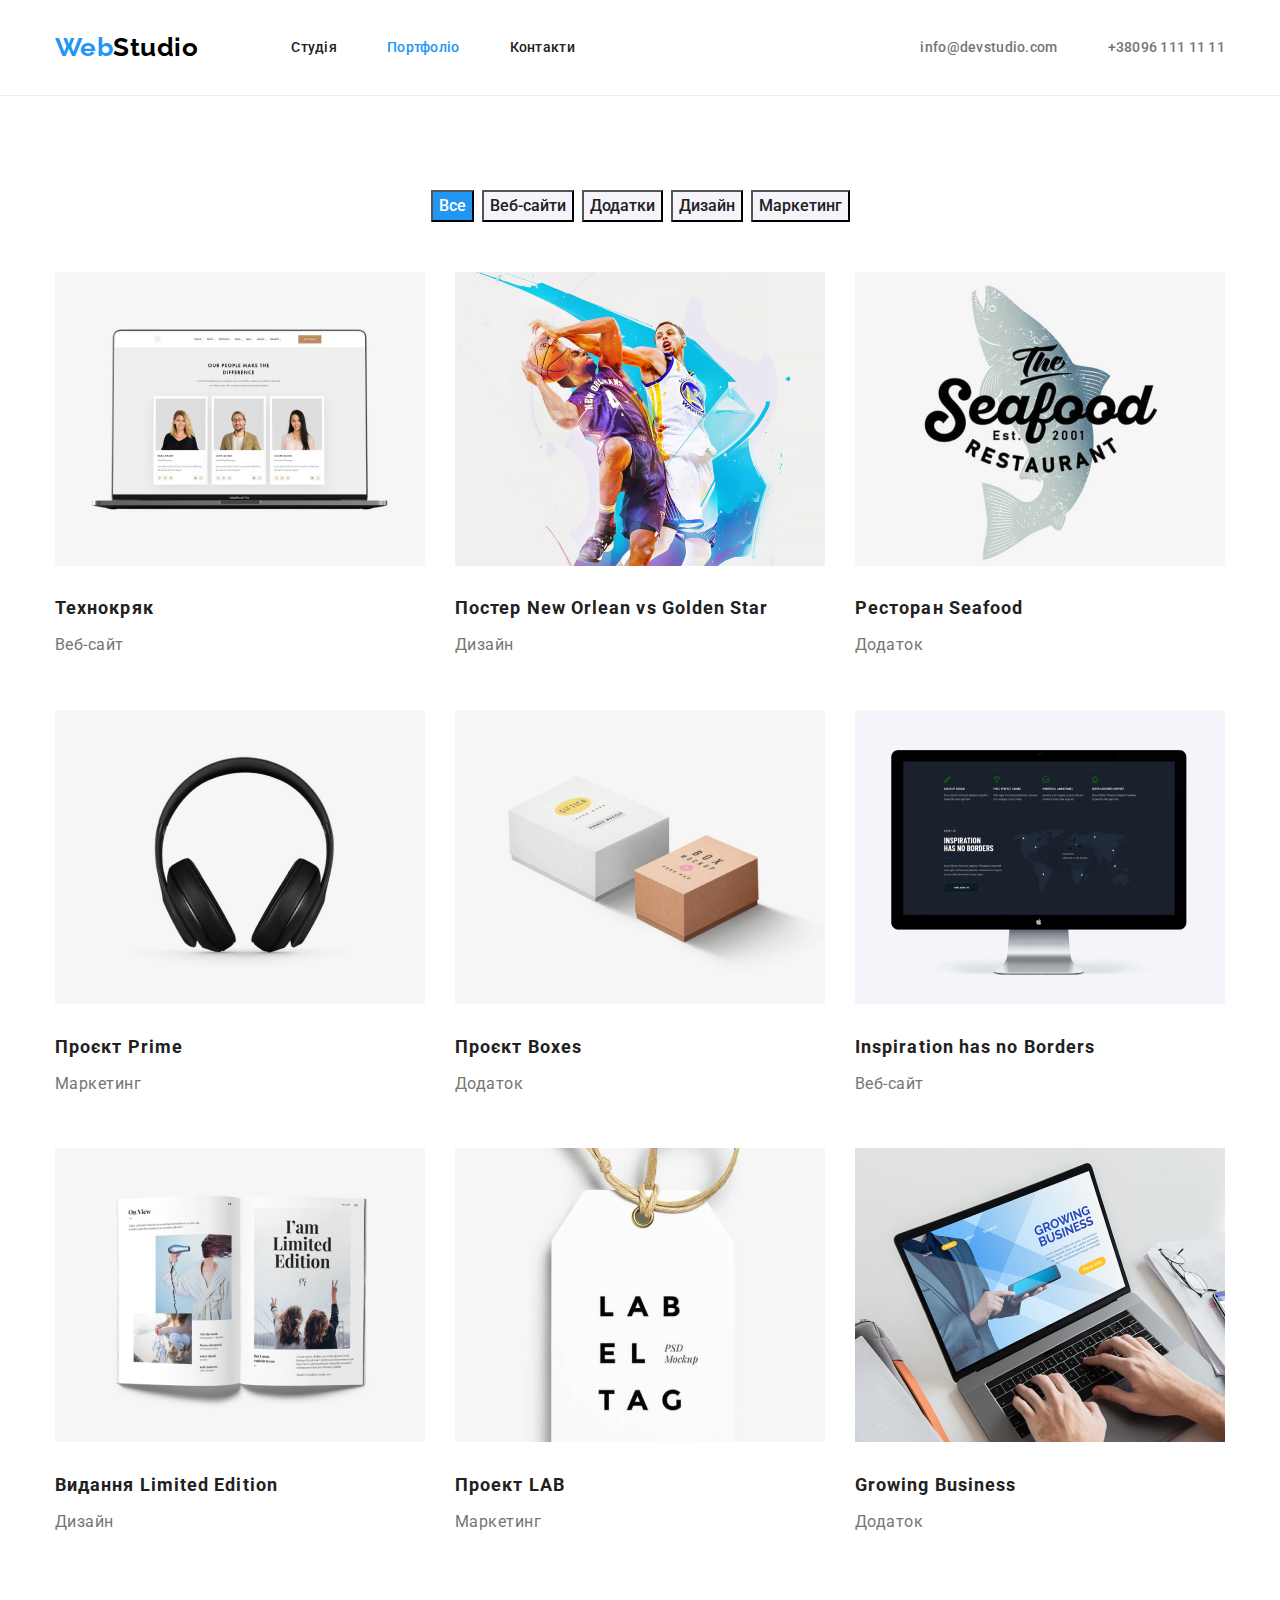
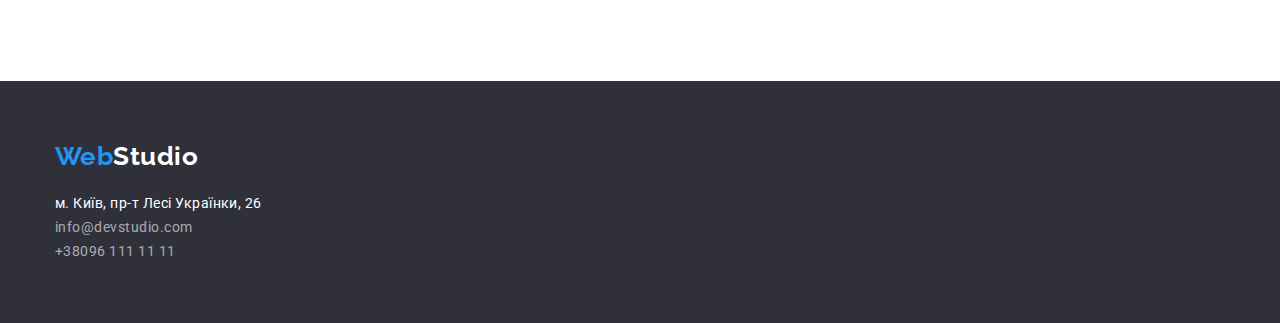
==== commit 08389ca8: "Add "button class changes" ====
--- a/portfolio.html
+++ b/portfolio.html
@@ -1,123 +1,132 @@
 <!DOCTYPE html>
 <html lang="en">
-<head>
-    <meta charset="UTF-8">
-    <meta http-equiv="X-UA-Compatible" content="IE=edge">
-    <meta name="viewport" content="width=device-width, initial-scale=1.0">
+  <head>
+    <meta charset="UTF-8" />
+    <meta http-equiv="X-UA-Compatible" content="IE=edge" />
+    <meta name="viewport" content="width=device-width, initial-scale=1.0" />
     <title>Document</title>
-    <link rel="preconnect" href="https://fonts.googleapis.com">
-    <link rel="preconnect" href="https://fonts.gstatic.com" crossorigin>
-    <link href="https://fonts.googleapis.com/css2?family=Raleway:wght@700&family=Roboto:wght@400;500;700;900&display=swap"
-    rel="stylesheet">
-    <link rel="stylesheet" href="https://cdnjs.cloudflare.com/ajax/libs/modern-normalize/1.1.0/modern-normalize.min.css">
-    <link rel="stylesheet" href="./css/styles.css">
-</head>
-<body>
+    <link rel="preconnect" href="https://fonts.googleapis.com" />
+    <link rel="preconnect" href="https://fonts.gstatic.com" crossorigin />
+    <link
+      href="https://fonts.googleapis.com/css2?family=Raleway:wght@700&family=Roboto:wght@400;500;700;900&display=swap"
+      rel="stylesheet"
+    />
+    <link
+      rel="stylesheet"
+      href="https://cdnjs.cloudflare.com/ajax/libs/modern-normalize/1.1.0/modern-normalize.min.css"
+    />
+    <link rel="stylesheet" href="./css/styles.css" />
+  </head>
+  <body>
     <!-- Header -->
     <header class="page-header">
-        <div class="container main-nav">
+      <div class="container main-nav">
+        <a href="./index.html" class="logo"><span class="logo-blue">Web</span>Studio</a>
 
-            <a href="./index.html" class="logo"><span class="logo-blue">Web</span>Studio</a>
-            
-            <nav>
-                <ul class="site-nav list">
-                    <li class="item"><a href="./index.html" class="link">Студія</a></li>
-                    <li class="item"><a href="./portfolio.html" class="link current">Портфоліо</a></li>
-                    <li class="item"><a href="Контакти" class="link">Контакти</a></li>
-                </ul>
-            </nav>
-            
-            <ul class="auth-nav">
-                <li class="item"><a href="maito:info@devstudio.com" class="link">info@devstudio.com</a></li>
-                <li class="item"><a href="tel:+380961111111" class="link">+38096 111 11 11</a></li>
-            </ul>
+        <nav>
+          <ul class="site-nav list">
+            <li class="item"><a href="./index.html" class="link">Студія</a></li>
+            <li class="item"><a href="./portfolio.html" class="link current">Портфоліо</a></li>
+            <li class="item"><a href="Контакти" class="link">Контакти</a></li>
+          </ul>
+        </nav>
 
-        </div>
+        <ul class="auth-nav">
+          <li class="item">
+            <a href="maito:info@devstudio.com" class="link">info@devstudio.com</a>
+          </li>
+          <li class="item"><a href="tel:+380961111111" class="link">+38096 111 11 11</a></li>
+        </ul>
+      </div>
     </header>
 
     <!-- Main section -->
     <main>
-        <section class="section">
-            <div class="container">
-                <h1 class="section-title portfolio-title">Portfolio</h1>
-                <!-- Фільтр -->
-                <ul class="filter-button">
-                    <li><button type="button" class="button primary-filter">Все</button></li>
-                    <li><button type="button" class="button secondary">Веб-сайти</button></li>
-                    <li><button type="button" class="button secondary">Додатки</button></li>
-                    <li><button type="button" class="button secondary">Дизайн</button></li>
-                    <li><button type="button" class="button secondary">Маркетинг</button></li>
-                </ul>
-                <!-- Роботи компанії -->
-                <ul class="work-examples">                   
-                        <li class="card">
-                            <img src="./images/img8.jpg" alt="Ноутбук" width="370" height="294">
-                            <h2 class="work-title">Технокряк</h2>
-                            <p class="text">Веб-сайт</p>
-                        </li>
-                        <li class="card">
-                            <img src="./images/img16.jpg" alt="Гравці в баскетбол" width="370" height="294">
-                            <h2 class="work-title">Постер New Orlean vs Golden Star</h2>
-                            <p class="text">Дизайн</p>
-                        </li>
-                        <li class="card">
-                            <img src="./images/img9.jpg" alt="Логотип ресторану" width="370" height="294">
-                            <h2 class="work-title">Ресторан Seafood</h2>
-                            <p class="text">Додаток</p>
-                        </li>
-                        <li class="card">
-                            <img src="./images/img10.jpg" alt="Навушники" width="370" height="294">
-                            <h2 class="work-title">Проєкт Prime</h2>
-                            <p class="text">Маркетинг</p>
-                        </li>
-                        <li class="card">
-                            <img src="./images/img11.jpg" alt="Дві коробки" width="370" height="294">
-                            <h2 class="work-title">Проєкт Boxes</h2>
-                            <p class="text">Додаток</p>
-                        </li>
-                        <li class="card">
-                            <img src="./images/img12.jpg" alt="Монітор компьютера" width="370" height="294">
-                            <h2 class="work-title">Inspiration has no Borders</h2>
-                            <p class="text">Веб-сайт</p>
-                        </li>
-                        <li class="card">
-                            <img src="./images/img13.jpg" alt="Відкрита книга" width="370" height="294">
-                            <h2 class="work-title">Видання Limited Edition</h2>
-                            <p class="text">Дизайн</p>
-                        </li>
-                        <li class="card">
-                            <img src="./images/img14.jpg" alt="Ярлик товару" width="370" height="294">
-                            <h2 class="work-title">Проект LAB</h2>
-                            <p class="text">Маркетинг</p>
-                        </li>
-                        <li class="card">
-                            <img src="./images/img15.jpg" alt="Ноутбук" width="370" height="294">
-                            <h2 class="work-title">Growing Business</h2>
-                            <p class="text">Додаток</p>
-                        </li>
-                </ul>
-            </div>
-        </section>
-
+      <section class="section">
+        <div class="container">
+          <h1 class="section-title portfolio-title">Portfolio</h1>
+          <!-- Фільтр -->
+          <ul class="filter-button">
+            <li><button type="button" class="button primary-filter">Все</button></li>
+            <li><button type="button" class="button secondary-filter">Веб-сайти</button></li>
+            <li><button type="button" class="button secondary-filter">Додатки</button></li>
+            <li><button type="button" class="button secondary-filter">Дизайн</button></li>
+            <li><button type="button" class="button secondary-filter">Маркетинг</button></li>
+          </ul>
+          <!-- Роботи компанії -->
+          <ul class="work-examples">
+            <li class="card">
+              <img src="./images/img8.jpg" alt="Ноутбук" width="370" height="294" />
+              <h2 class="work-title">Технокряк</h2>
+              <p class="text">Веб-сайт</p>
+            </li>
+            <li class="card">
+              <img src="./images/img16.jpg" alt="Гравці в баскетбол" width="370" height="294" />
+              <h2 class="work-title">Постер New Orlean vs Golden Star</h2>
+              <p class="text">Дизайн</p>
+            </li>
+            <li class="card">
+              <img src="./images/img9.jpg" alt="Логотип ресторану" width="370" height="294" />
+              <h2 class="work-title">Ресторан Seafood</h2>
+              <p class="text">Додаток</p>
+            </li>
+            <li class="card">
+              <img src="./images/img10.jpg" alt="Навушники" width="370" height="294" />
+              <h2 class="work-title">Проєкт Prime</h2>
+              <p class="text">Маркетинг</p>
+            </li>
+            <li class="card">
+              <img src="./images/img11.jpg" alt="Дві коробки" width="370" height="294" />
+              <h2 class="work-title">Проєкт Boxes</h2>
+              <p class="text">Додаток</p>
+            </li>
+            <li class="card">
+              <img src="./images/img12.jpg" alt="Монітор компьютера" width="370" height="294" />
+              <h2 class="work-title">Inspiration has no Borders</h2>
+              <p class="text">Веб-сайт</p>
+            </li>
+            <li class="card">
+              <img src="./images/img13.jpg" alt="Відкрита книга" width="370" height="294" />
+              <h2 class="work-title">Видання Limited Edition</h2>
+              <p class="text">Дизайн</p>
+            </li>
+            <li class="card">
+              <img src="./images/img14.jpg" alt="Ярлик товару" width="370" height="294" />
+              <h2 class="work-title">Проект LAB</h2>
+              <p class="text">Маркетинг</p>
+            </li>
+            <li class="card">
+              <img src="./images/img15.jpg" alt="Ноутбук" width="370" height="294" />
+              <h2 class="work-title">Growing Business</h2>
+              <p class="text">Додаток</p>
+            </li>
+          </ul>
+        </div>
+      </section>
     </main>
 
     <!-- Footer -->
     <footer class="page-footer">
-        <div class="container">
-            <div class="contact">
-                <a href="./index.html" class="logo-white"><span class="logo-blue">Web</span>Studio</a>
-                <address>
-                    <ul class="footer-link">
-                        <li><a href="https://www.google.com/search?tbs=lf:1,lf_ui:1&tbm=lcl&sxsrf=ALiCzsYic9nBEuaywwjqmKYpoHVzt39aoQ:1659000467713&q=%D0%BC.+%D0%9A%D0%B8%D1%97%D0%B2,+%D0%BF%D1%80-%D1%82+%D0%9B%D0%B5%D1%81%D1%96+%D0%A3%D0%BA%D1%80%D0%B0%D1%97%D0%BD%D0%BA%D0%B8,+26&rflfq=1&num=10&ved=2ahUKEwivqL2sopv5AhWI_CoKHQGGCf0QtgN6BAgEEAQ"
-                                class="address" target="_blank" rel="noreferrer noopener">м. Київ, пр-т Лесі Українки,
-                                26</a></li>
-                        <li><a href="maito:info@devstudio.com" class="link">info@devstudio.com</a></li>
-                        <li><a href="tel:+380961111111" class="link">+38096 111 11 11</a></li>
-                    </ul>
-                </address>
-            </div>
+      <div class="container">
+        <div class="contact">
+          <a href="./index.html" class="logo-white"><span class="logo-blue">Web</span>Studio</a>
+          <address>
+            <ul class="footer-link">
+              <li>
+                <a
+                  href="https://www.google.com/search?tbs=lf:1,lf_ui:1&tbm=lcl&sxsrf=ALiCzsYic9nBEuaywwjqmKYpoHVzt39aoQ:1659000467713&q=%D0%BC.+%D0%9A%D0%B8%D1%97%D0%B2,+%D0%BF%D1%80-%D1%82+%D0%9B%D0%B5%D1%81%D1%96+%D0%A3%D0%BA%D1%80%D0%B0%D1%97%D0%BD%D0%BA%D0%B8,+26&rflfq=1&num=10&ved=2ahUKEwivqL2sopv5AhWI_CoKHQGGCf0QtgN6BAgEEAQ"
+                  class="address"
+                  target="_blank"
+                  rel="noreferrer noopener"
+                  >м. Київ, пр-т Лесі Українки, 26</a
+                >
+              </li>
+              <li><a href="maito:info@devstudio.com" class="link">info@devstudio.com</a></li>
+              <li><a href="tel:+380961111111" class="link">+38096 111 11 11</a></li>
+            </ul>
+          </address>
         </div>
+      </div>
     </footer>
-    
-</body>
-</html>+  </body>
+</html>
--- a/css/styles.css
+++ b/css/styles.css
@@ -4,382 +4,391 @@
 /* білий колір #FFFFFF */
 /* білий колір футер rgba(255, 255, 255, 0.6) */
 
-
 :root {
-    --primary-text-color: #212121;
-    --title-text-color: #757575;
-    --accent-color: #2196F3;
-    --primary-white-color: #ffffff
+  --primary-text-color: #212121;
+  --title-text-color: #757575;
+  --accent-color: #2196f3;
+  --primary-white-color: #ffffff;
 }
 
 body {
-    background-color: #FFFFFF;
-    color: var(--primary-text-color);
-    font-family: Roboto, sans-serif;
-    letter-spacing: 0.03em;
+  background-color: #ffffff;
+  color: var(--primary-text-color);
+  font-family: Roboto, sans-serif;
+  letter-spacing: 0.03em;
 }
 
 ul {
-    padding: 0;
-    margin: 0;
-    list-style: none;
+  padding: 0;
+  margin: 0;
+  list-style: none;
 }
 
 .container {
-    width: 1200px;
-    padding-left: 15px;
-    padding-right: 15px;
-    margin-left: auto;
-    margin-right: auto;
-}
+  width: 1200px;
+  padding-left: 15px;
+  padding-right: 15px;
+  margin-left: auto;
+  margin-right: auto;
+}
+
+/* Main Page */
 
 /* Page header */
 
 .page-header {
-    border-bottom: 1px solid #ECECEC;
+  padding-top: 32px;
+  padding-bottom: 32px;
+  border-bottom: 1px solid #ececec;
 }
 
 .main-nav {
-    display: flex;
-    align-items: center;
+  display: flex;
+  align-items: center;
 }
 
 .logo {
-    color: #000000;
-    font-family: Raleway, sans-serif;
-    font-weight: 700;
-    font-size: 26px;
-    line-height: 1.19;
-    text-decoration: none;
+  color: #000000;
+  font-family: Raleway, sans-serif;
+  font-weight: 700;
+  font-size: 26px;
+  line-height: 1.19;
+  text-decoration: none;
 }
 
 .logo-blue {
-    color: var(--accent-color);
-    font-family: Raleway, sans-serif;
-    font-weight: 700;
-    font-size: 26px;
-    line-height: 1.19;
-    text-decoration: none;
+  color: var(--accent-color);
+  font-family: Raleway, sans-serif;
+  font-weight: 700;
+  font-size: 26px;
+  line-height: 1.19;
+  text-decoration: none;
 }
 
 .logo-white {
-    color: var(--primary-white-color);
-    font-family: Raleway, sans-serif;
-    font-weight: 700;
-    font-size: 26px;
-    line-height: 1.19;
-    text-decoration: none;
+  color: var(--primary-white-color);
+  font-family: Raleway, sans-serif;
+  font-weight: 700;
+  font-size: 26px;
+  line-height: 1.19;
+  text-decoration: none;
 }
 
 .logo:focus {
-    color: var(--accent-color);
+  color: var(--accent-color);
 }
 
 .site-nav {
-    display: flex;
-    margin-left: 93px;
-}
-
-.site-nav .item:not( :last-child) {
-    margin-right: 50px;
+  display: flex;
+  margin-left: 93px;
+}
+
+.site-nav .item:not(:last-child) {
+  margin-right: 50px;
 }
 
 .site-nav .link {
-    color: var(--primary-text-color);  
-    font-weight: 500;
-    font-size: 14px;
-    line-height: 1.2;
-    letter-spacing: 0.02em;
-    text-decoration: none;
+  color: var(--primary-text-color);
+  font-weight: 500;
+  font-size: 14px;
+  line-height: 1.2;
+  letter-spacing: 0.02em;
+  text-decoration: none;
 }
 
 .site-nav .link.current {
-    color: var(--accent-color);
+  color: var(--accent-color);
 }
 
 .site-nav .link:hover,
 .site-nav .link:focus {
-    color: var(--accent-color);
+  color: var(--accent-color);
 }
 
 .auth-nav .link {
-    color: var(--title-text-color);
-    text-decoration: none;
-    font-weight: 500;
-    font-size: 14px;
-    line-height: 1.14;
-    letter-spacing: 0.02em;
+  color: var(--title-text-color);
+  text-decoration: none;
+  font-weight: 500;
+  font-size: 14px;
+  line-height: 1.14;
+  letter-spacing: 0.02em;
 }
 
 .auth-nav .link:hover,
 .auth-nav .link:focus {
-    color: var(--accent-color);
+  color: var(--accent-color);
 }
 
 .auth-nav {
-    display: flex;
-    margin-left: auto;
-}
-
-.auth-nav .item:not( :last-child) {
-    margin-right: 50px;
+  display: flex;
+  margin-left: auto;
+}
+
+.auth-nav .item:not(:last-child) {
+  margin-right: 50px;
 }
 
 /* Main sections */
 
 .section {
-    padding-top: 94px;
-    padding-bottom: 94px;
+  padding-top: 94px;
+  padding-bottom: 94px;
 }
 
 .section-title {
-    margin-top: 0;
-    margin-bottom: 50px;
-    color: var(--primary-text-color);
-    font-weight: 700;
-    font-size: 36px;
-    line-height: 1.17;
-    text-align: center;
-   }
+  margin-top: 0;
+  margin-bottom: 50px;
+  color: var(--primary-text-color);
+  font-weight: 700;
+  font-size: 36px;
+  line-height: 1.17;
+  text-align: center;
+}
 
 /* Hero */
 
 .hero {
-    background-color: #2F303A;
-    text-align: center;
-}
-
-.hero-title {
-    margin-top: 0;
-    margin-bottom: 30px;
-    color: var(--primary-white-color);
-    font-weight: 900;
-    font-size: 44px;
-    line-height: 1.36;
-    letter-spacing: 0.06em;
-    text-transform: uppercase;
+  background-color: #2f303a;
+  text-align: center;
+}
+
+.container.hero-container {
+  padding-top: 200px;
+  padding-bottom: 200px;
+}
+
+.hero .hero-title {
+  margin-top: 0;
+  margin-bottom: 30px;
+  color: var(--primary-white-color);
+  font-weight: 900;
+  font-size: 44px;
+  line-height: 1.36;
+  letter-spacing: 0.06em;
+  text-transform: uppercase;
 }
 
 /* Features */
 
 .section-title.feature-title {
-    display: none;
+  display: none;
 }
 
 .feature-list {
-    display: flex;
+  display: flex;
 }
 
 .feature-list .item {
-    width: 270px;
-}
-
-.feature-list .item:not( :last-child) {
-    margin-right: 30px;
+  width: 270px;
+}
+
+.feature-list .item:not(:last-child) {
+  margin-right: 30px;
 }
 
 .feature-list .title {
-    margin-top: 0;
-    margin-bottom: 10px;
-    color: var(--primary-text-color);
-    font-weight: 700;
-    font-size: 14px;
-    line-height: 1.14;
-
+  margin-top: 0;
+  margin-bottom: 10px;
+  color: var(--primary-text-color);
+  font-weight: 700;
+  font-size: 14px;
+  line-height: 1.14;
 }
 
 .feature-list .text {
-    margin-top: 0;
-    margin-bottom: 0;
-    color: var(--title-text-color);
-    font-size: 14px;
-    line-height: 1.71;
+  margin-top: 0;
+  margin-bottom: 0;
+  color: var(--title-text-color);
+  font-size: 14px;
+  line-height: 1.71;
 }
 
 /* Job description */
 
 .section.work {
-    padding-top: 0;
+  padding-top: 0;
 }
 
 .work-list {
-    display: flex;
-}
-
-.work-list .item:not( :last-child) {
-    margin-right: 30px;
-}
-
+  display: flex;
+}
+
+.work-list .item:not(:last-child) {
+  margin-right: 30px;
+}
 
 /* Our Team */
 
 .item {
-    background-color: var(--primary-white-color);
-    border-radius: 0px 0px 4px 4px;
+  background-color: var(--primary-white-color);
+  border-radius: 0px 0px 4px 4px;
 }
 
 .name {
-    padding-top: 30px;
-    padding-bottom: 30px;
-
-    text-align: center;
+  padding-top: 30px;
+  padding-bottom: 30px;
+
+  text-align: center;
 }
 
 .section.team {
-    background-color: #F5F4FA;
+  background-color: #f5f4fa;
 }
 
 .team-list {
-    display: flex;
-    flex-wrap: wrap;
+  display: flex;
+  flex-wrap: wrap;
 }
 
 .item:not(:last-child) {
-    margin-right: 30px;
+  margin-right: 30px;
 }
 
 .team-list .title {
-    color: var(--primary-text-color);
-    font-weight: 500;
-    font-size: 16px;
-    line-height: 1.19;
+  color: var(--primary-text-color);
+  font-weight: 500;
+  font-size: 16px;
+  line-height: 1.19;
 }
 
 .team-list .text {
-    color: var(--title-text-color);
-    font-size: 16px;
-    line-height: 1.19;
+  color: var(--title-text-color);
+  font-size: 16px;
+  line-height: 1.19;
 }
 
 /* Footer */
 
 .page-footer {
-    background-color: #2F303A;
+  background-color: #2f303a;
 }
 
 .contact {
-    padding-top: 60px;
-    padding-bottom: 60px;
+  padding-top: 60px;
+  padding-bottom: 60px;
 }
 
 .address {
-    color: var(--primary-white-color);
-    font-size: 14px;
-    line-height: 1.71;
-    text-decoration: none;
-    font-style: normal;
+  color: var(--primary-white-color);
+  font-size: 14px;
+  line-height: 1.71;
+  text-decoration: none;
+  font-style: normal;
 }
 
 .address:hover,
 .address:focus {
-    color: var(--accent-color);
+  color: var(--accent-color);
 }
 
 .footer-link .link {
-    color: rgba(255, 255, 255, 0.6);
-    font-size: 14px;
-    line-height: 1.71;
-    text-decoration: none;
-    font-style: normal;
+  color: rgba(255, 255, 255, 0.6);
+  font-size: 14px;
+  line-height: 1.71;
+  text-decoration: none;
+  font-style: normal;
 }
 
 .footer-link .link:hover,
 .footer-link .link:focus {
-    color: var(--accent-color);
+  color: var(--accent-color);
 }
 
 .footer-link {
-    padding-top: 20px;
-}
-
+  padding-top: 20px;
+}
 
 /* Portfolio Page */
 
 .section-title.portfolio-title {
-    display: none;
+  display: none;
 }
 
 /* Filter buttons */
 
 .filter-button {
-    display: flex;
-    flex-wrap: wrap;
-    justify-content: center;
+  display: flex;
+  flex-wrap: wrap;
+  justify-content: center;
+  margin-bottom: 50px;
 }
 
 .button {
-    margin-right: 8px;
-    margin-bottom: 50px;
-
-    color: var(--primary-text-color);
-    background-color: var(--primary-white-color);
-    font-family: inherit;
-    cursor: pointer;
+  color: var(--primary-text-color);
+  background-color: #f5f4fa;
+  font-family: inherit;
+  cursor: pointer;
+}
+
+.button.primary-hero {
+  padding-top: 10px;
+  padding-bottom: 10px;
+  padding-right: 32px;
+  padding-left: 32px;
+
+  color: var(--primary-white-color);
+  background-color: var(--accent-color);
+  font-weight: 700;
+  font-size: 16px;
+  line-height: 1.88;
+  letter-spacing: 0.06em;
 }
 
 .button.primary-filter {
-    color: var(--primary-white-color);
-    background-color: var(--accent-color);
-    font-weight: 500;
-    font-size: 16px;
-    line-height: 1.62;
-}
-
-.button.primary-hero {
-    color: var(--primary-white-color);
-    background-color: var(--accent-color);
-    font-weight: 700;
-    font-size: 16px;
-    line-height: 1.88;
-    letter-spacing: 0.06em;
-}
-
-.button.secondary {
-    color: var(--primary-text-color);
-    background-color: var(--primary-white-color);
-    font-weight: 500;
-    font-size: 16px;
-    line-height: 1.62;
+  color: var(--primary-white-color);
+  background-color: var(--accent-color);
+  font-weight: 500;
+  font-size: 16px;
+  line-height: 1.62;
+}
+
+.button.secondary-filter {
+  margin-left: 8px;
+
+  color: var(--primary-text-color);
+  background-color: #f5f4fa;
+  font-weight: 500;
+  font-size: 16px;
+  line-height: 1.62;
 }
 
 .button:hover,
 .button:focus {
-    color: var(--primary-white-color);
-    background-color: var(--accent-color);
-}
-
+  color: var(--primary-white-color);
+  background-color: var(--accent-color);
+}
 
 /* Work Examples */
 
 .work-examples {
-    display: flex;
-    flex-wrap: wrap;
+  display: flex;
+  flex-wrap: wrap;
 }
 
 .work-examples .card:nth-child(3n) {
-    margin-right: 0px;
+  margin-right: 0px;
 }
 
 .work-examples .text {
-    margin-top: 0;
-    margin-bottom: 20px;
-    color: var(--title-text-color);
-    font-size: 16px;
-    line-height: 1.87;
+  margin-top: 0;
+  margin-bottom: 20px;
+  color: var(--title-text-color);
+  font-size: 16px;
+  line-height: 1.87;
 }
 
 .work-examples .work-title {
-    margin-top: 20px;
-    margin-bottom: 4px;
-    color: var(--primary-text-color);
-    font-weight: 700;
-    font-size: 18px;
-    line-height: 2;
-    letter-spacing: 0.06em;
+  margin-top: 20px;
+  margin-bottom: 4px;
+  color: var(--primary-text-color);
+  font-weight: 700;
+  font-size: 18px;
+  line-height: 2;
+  letter-spacing: 0.06em;
 }
 
 .card {
-    width: 370px;
-    margin-right: 30px;
-    margin-bottom: 30px;
-}+  width: 370px;
+  margin-right: 30px;
+  margin-bottom: 30px;
+}
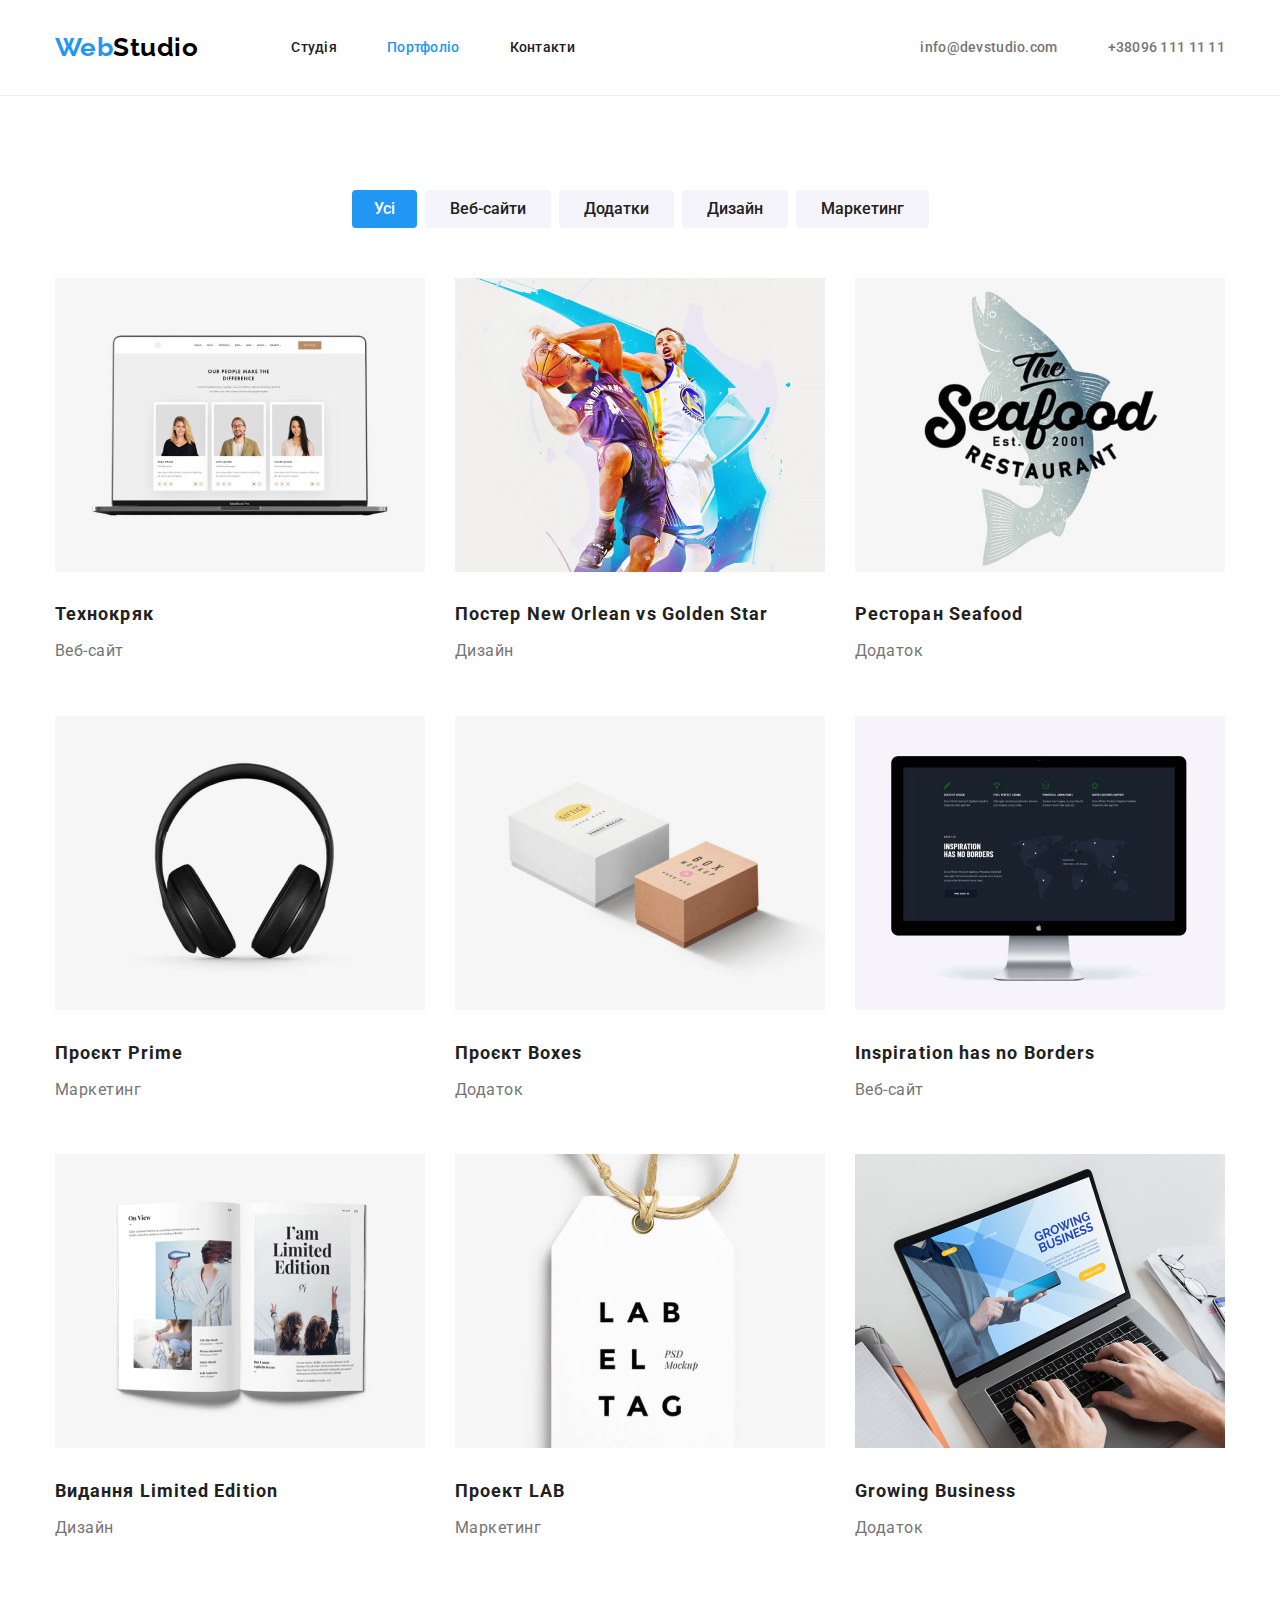
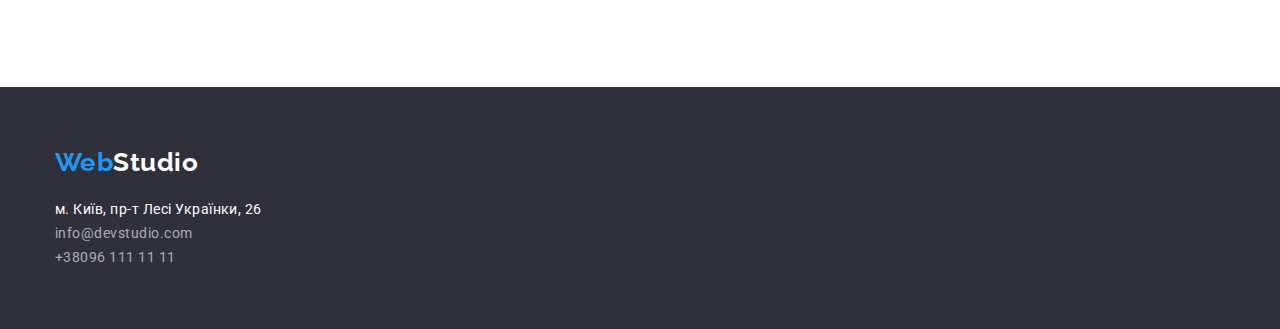
==== commit f28f8028: "Add CSS changes to buttons" ====
--- a/portfolio.html
+++ b/portfolio.html
@@ -47,7 +47,7 @@
           <h1 class="section-title portfolio-title">Portfolio</h1>
           <!-- Фільтр -->
           <ul class="filter-button">
-            <li><button type="button" class="button primary-filter">Все</button></li>
+            <li><button type="button" class="button primary-filter">Усі</button></li>
             <li><button type="button" class="button secondary-filter">Веб-сайти</button></li>
             <li><button type="button" class="button secondary-filter">Додатки</button></li>
             <li><button type="button" class="button secondary-filter">Дизайн</button></li>
--- a/css/styles.css
+++ b/css/styles.css
@@ -325,6 +325,8 @@
   padding-bottom: 10px;
   padding-right: 32px;
   padding-left: 32px;
+  border: 0px;
+  border-radius: 4px;
 
   color: var(--primary-white-color);
   background-color: var(--accent-color);
@@ -335,6 +337,10 @@
 }
 
 .button.primary-filter {
+  padding: 6px 22px 6px 22px;
+  border: 0px;
+  border-radius: 4px;
+
   color: var(--primary-white-color);
   background-color: var(--accent-color);
   font-weight: 500;
@@ -344,6 +350,9 @@
 
 .button.secondary-filter {
   margin-left: 8px;
+  padding: 6px 25px 6px 25px;
+  border: 0px;
+  border-radius: 4px;
 
   color: var(--primary-text-color);
   background-color: #f5f4fa;
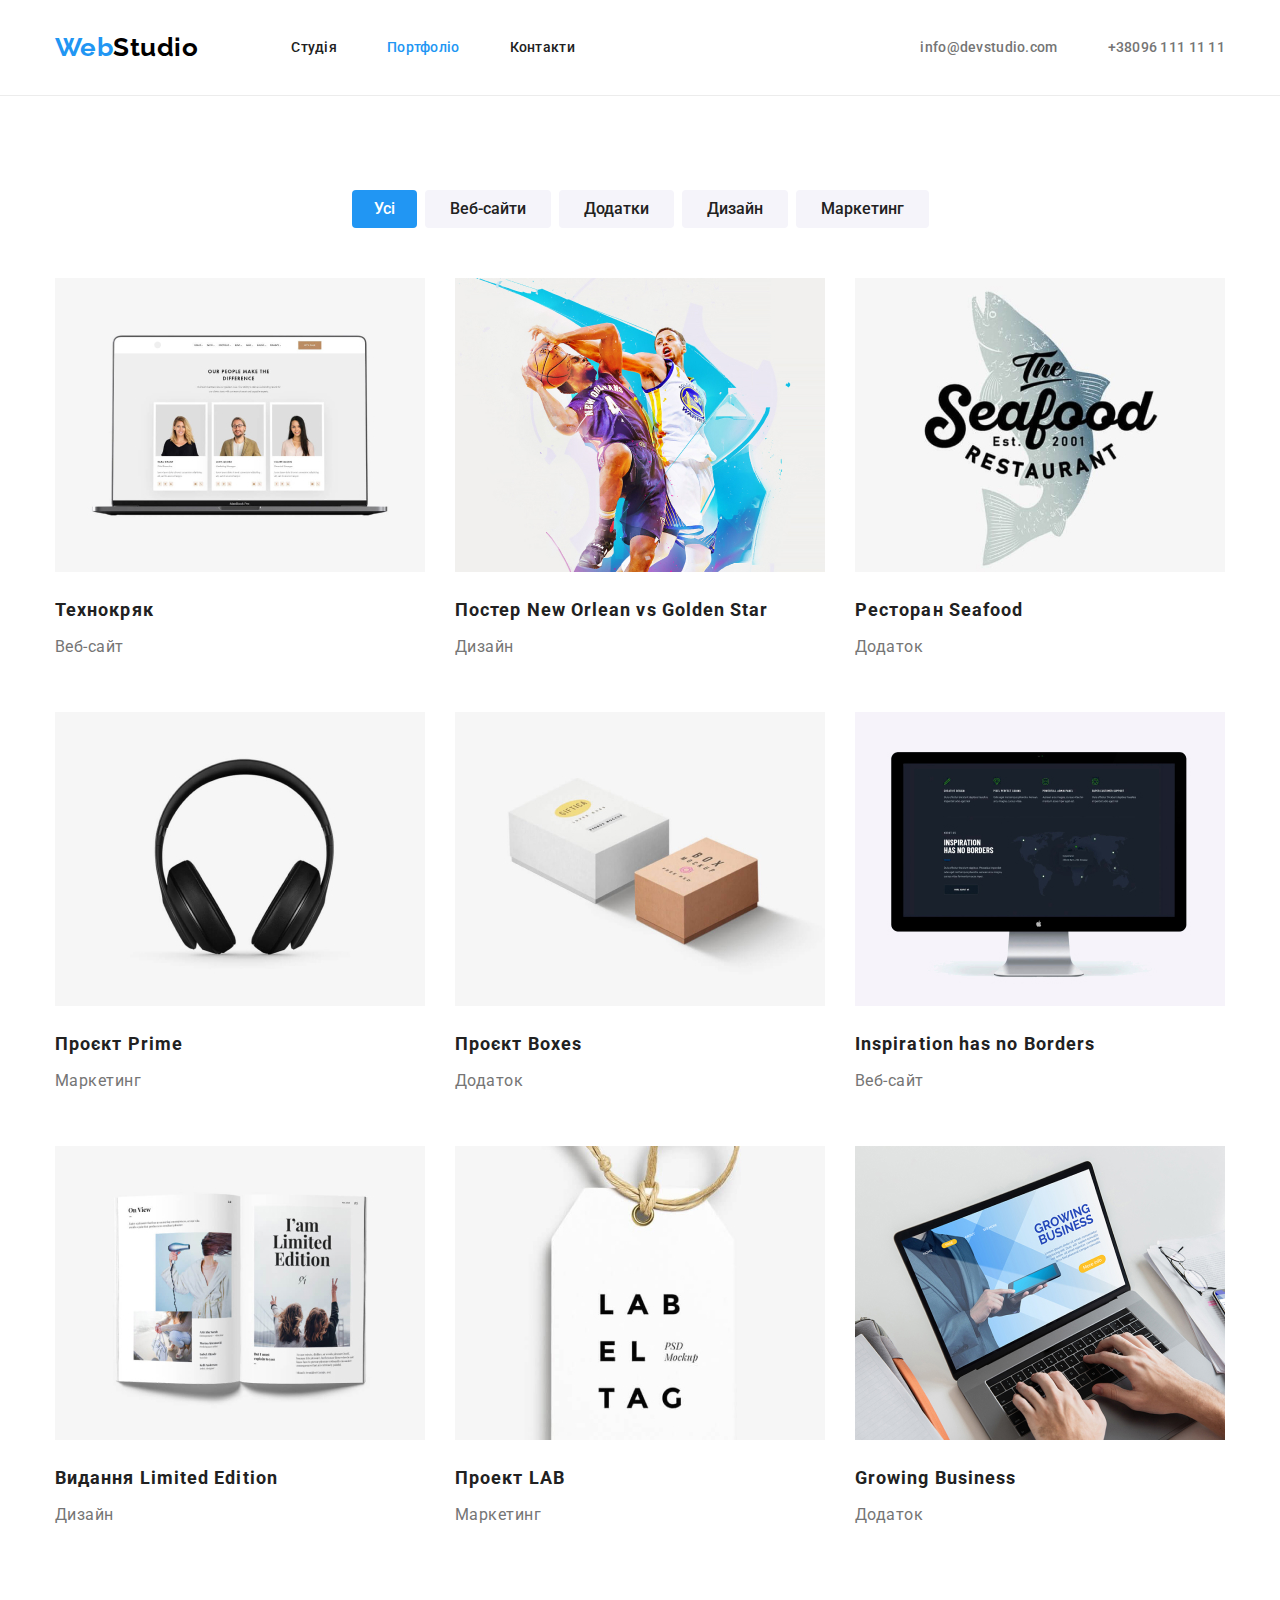
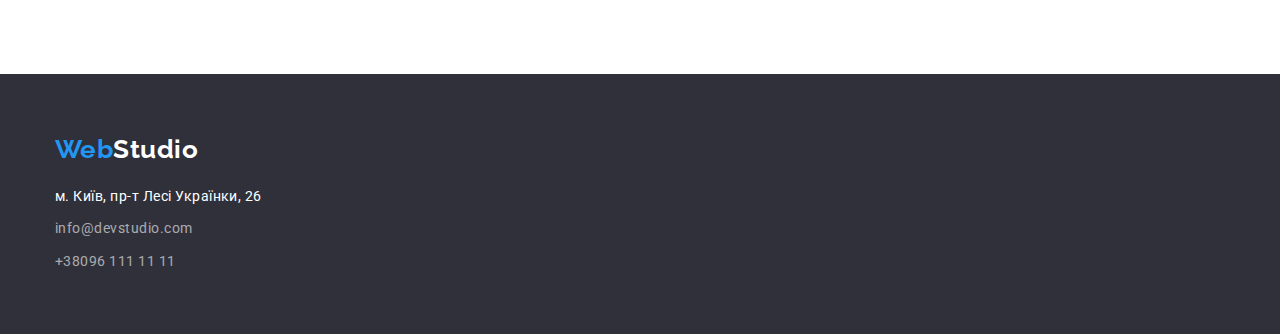
==== commit bcec984d: "Add Footer styles changes" ====
--- a/portfolio.html
+++ b/portfolio.html
@@ -107,24 +107,28 @@
 
     <!-- Footer -->
     <footer class="page-footer">
-      <div class="container">
+      <div class="container contact">
         <div class="contact">
           <a href="./index.html" class="logo-white"><span class="logo-blue">Web</span>Studio</a>
-          <address>
-            <ul class="footer-link">
-              <li>
-                <a
-                  href="https://www.google.com/search?tbs=lf:1,lf_ui:1&tbm=lcl&sxsrf=ALiCzsYic9nBEuaywwjqmKYpoHVzt39aoQ:1659000467713&q=%D0%BC.+%D0%9A%D0%B8%D1%97%D0%B2,+%D0%BF%D1%80-%D1%82+%D0%9B%D0%B5%D1%81%D1%96+%D0%A3%D0%BA%D1%80%D0%B0%D1%97%D0%BD%D0%BA%D0%B8,+26&rflfq=1&num=10&ved=2ahUKEwivqL2sopv5AhWI_CoKHQGGCf0QtgN6BAgEEAQ"
-                  class="address"
-                  target="_blank"
-                  rel="noreferrer noopener"
-                  >м. Київ, пр-т Лесі Українки, 26</a
-                >
-              </li>
-              <li><a href="maito:info@devstudio.com" class="link">info@devstudio.com</a></li>
-              <li><a href="tel:+380961111111" class="link">+38096 111 11 11</a></li>
-            </ul>
-          </address>
+          <div class="footer-contacts">
+            <address>
+              <ul class="footer-link">
+                <li class="address">
+                  <a
+                    href="https://www.google.com/search?tbs=lf:1,lf_ui:1&tbm=lcl&sxsrf=ALiCzsYic9nBEuaywwjqmKYpoHVzt39aoQ:1659000467713&q=%D0%BC.+%D0%9A%D0%B8%D1%97%D0%B2,+%D0%BF%D1%80-%D1%82+%D0%9B%D0%B5%D1%81%D1%96+%D0%A3%D0%BA%D1%80%D0%B0%D1%97%D0%BD%D0%BA%D0%B8,+26&rflfq=1&num=10&ved=2ahUKEwivqL2sopv5AhWI_CoKHQGGCf0QtgN6BAgEEAQ"
+                    class="address"
+                    target="_blank"
+                    rel="noreferrer noopener"
+                    >м. Київ, пр-т Лесі Українки, 26</a
+                  >
+                </li>
+                <li class="link">
+                  <a href="maito:info@devstudio.com" class="link">info@devstudio.com</a>
+                </li>
+                <li class="link"><a href="tel:+380961111111" class="link">+38096 111 11 11</a></li>
+              </ul>
+            </address>
+          </div>
         </div>
       </div>
     </footer>
--- a/css/styles.css
+++ b/css/styles.css
@@ -22,6 +22,10 @@
   padding: 0;
   margin: 0;
   list-style: none;
+}
+
+img {
+  display: block;
 }
 
 .container {
@@ -155,11 +159,14 @@
 .container.hero-container {
   padding-top: 200px;
   padding-bottom: 200px;
+  padding-left: 237px;
+  padding-right: 237px;
 }
 
 .hero .hero-title {
   margin-top: 0;
   margin-bottom: 30px;
+
   color: var(--primary-white-color);
   font-weight: 900;
   font-size: 44px;
@@ -219,6 +226,10 @@
 
 /* Our Team */
 
+.section.team {
+  background-color: #f5f4fa;
+}
+
 .item {
   background-color: var(--primary-white-color);
   border-radius: 0px 0px 4px 4px;
@@ -231,10 +242,6 @@
   text-align: center;
 }
 
-.section.team {
-  background-color: #f5f4fa;
-}
-
 .team-list {
   display: flex;
   flex-wrap: wrap;
@@ -245,6 +252,9 @@
 }
 
 .team-list .title {
+  margin-top: 0px;
+  margin-bottom: 10px;
+
   color: var(--primary-text-color);
   font-weight: 500;
   font-size: 16px;
@@ -252,6 +262,9 @@
 }
 
 .team-list .text {
+  margin-top: 0px;
+  margin-bottom: 0px;
+
   color: var(--title-text-color);
   font-size: 16px;
   line-height: 1.19;
@@ -260,15 +273,20 @@
 /* Footer */
 
 .page-footer {
-  background-color: #2f303a;
-}
-
-.contact {
   padding-top: 60px;
   padding-bottom: 60px;
+
+  background-color: #2f303a;
+}
+
+.container.contact {
+  /* padding-top: 60px;
+  padding-bottom: 60px; */
 }
 
 .address {
+  margin-top: 20px;
+
   color: var(--primary-white-color);
   font-size: 14px;
   line-height: 1.71;
@@ -282,6 +300,8 @@
 }
 
 .footer-link .link {
+  margin-top: 9px;
+
   color: rgba(255, 255, 255, 0.6);
   font-size: 14px;
   line-height: 1.71;
@@ -294,17 +314,13 @@
   color: var(--accent-color);
 }
 
-.footer-link {
-  padding-top: 20px;
-}
-
 /* Portfolio Page */
 
 .section-title.portfolio-title {
   display: none;
 }
 
-/* Filter buttons */
+/* Filter/Hero buttons */
 
 .filter-button {
   display: flex;
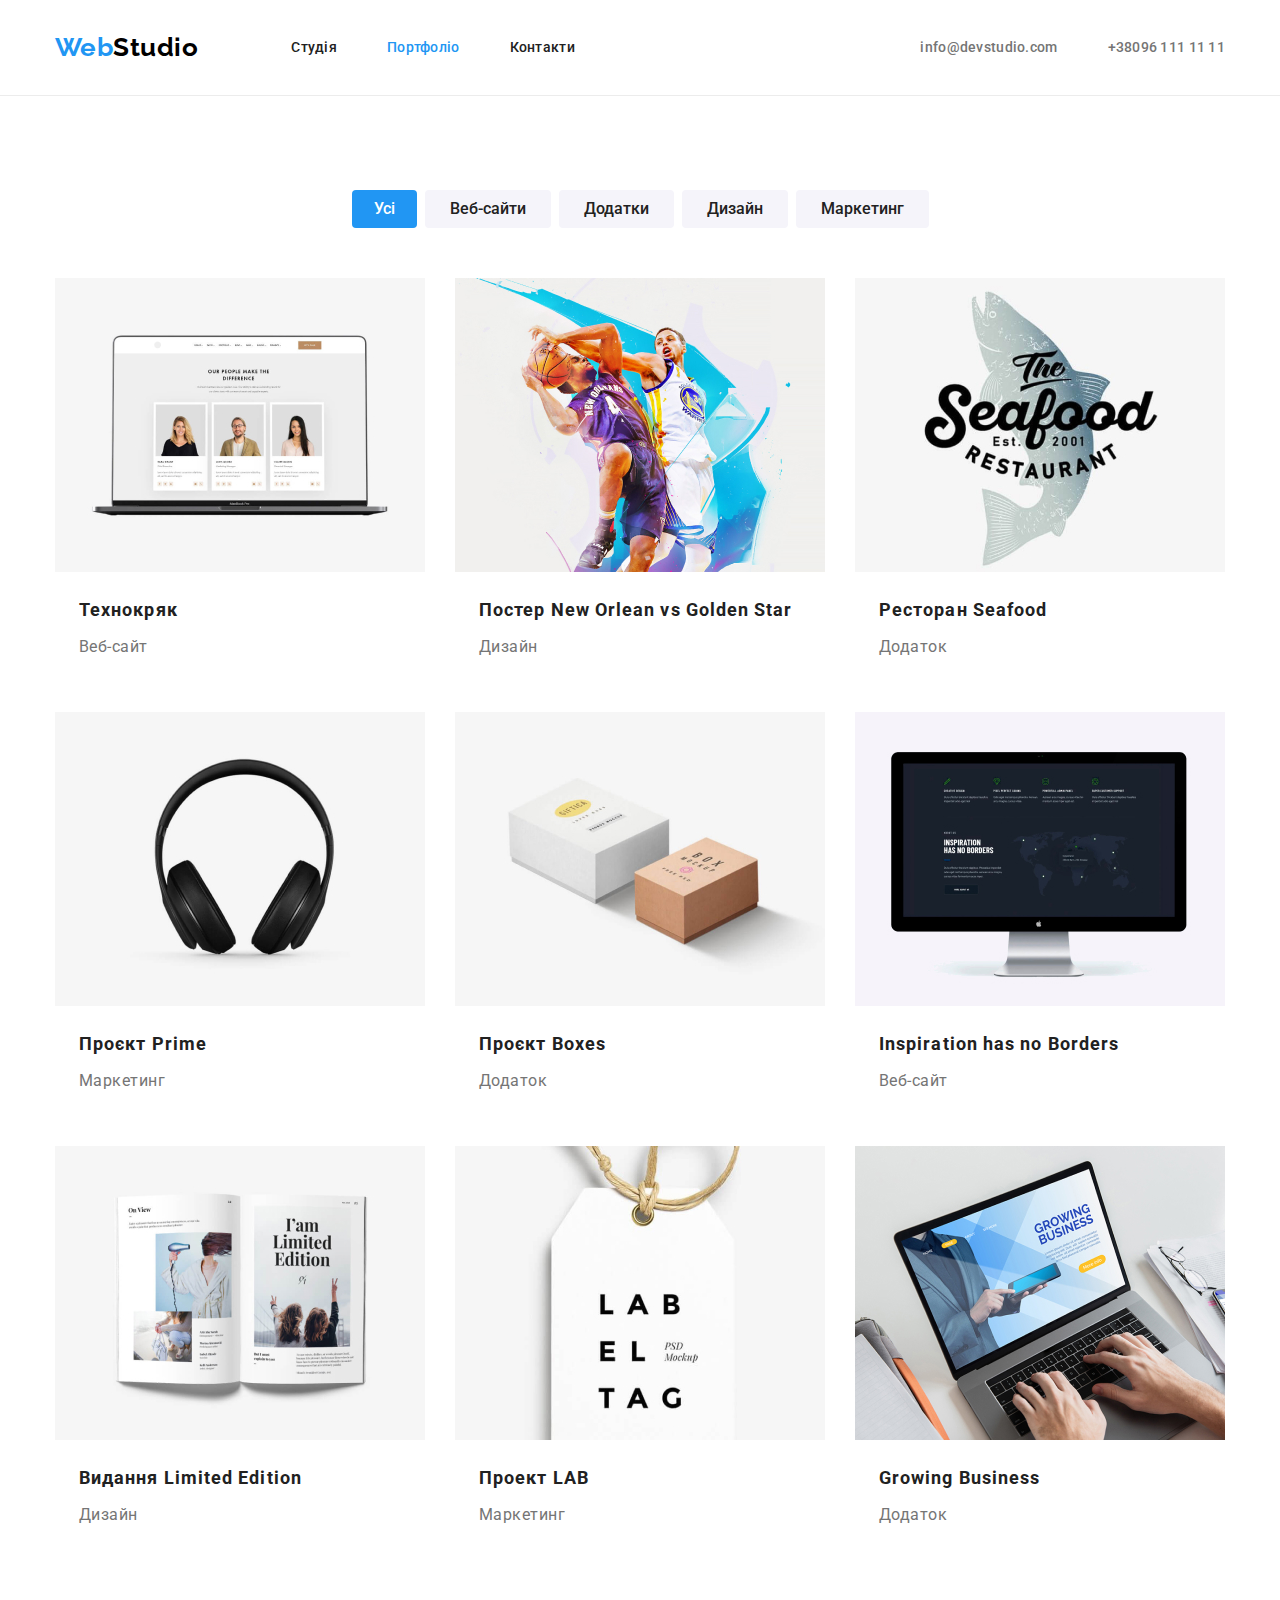
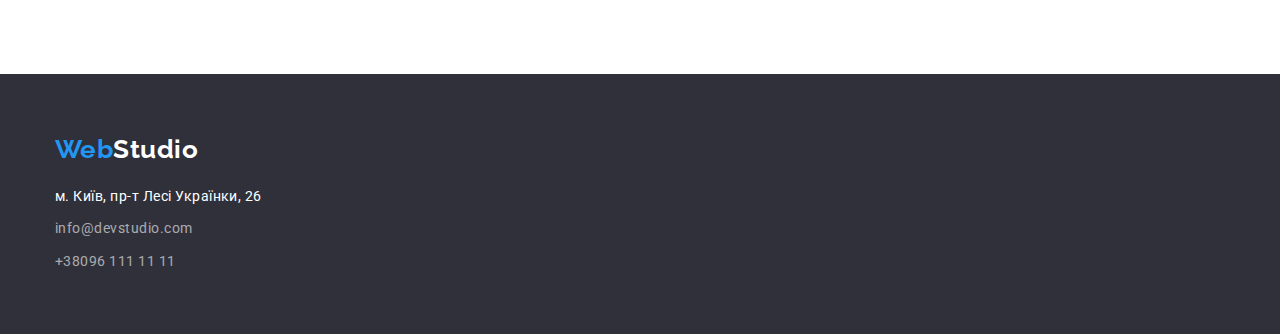
==== commit 41b58970: "Add to Portfolio cards styles" ====
--- a/portfolio.html
+++ b/portfolio.html
@@ -57,48 +57,66 @@
           <ul class="work-examples">
             <li class="card">
               <img src="./images/img8.jpg" alt="Ноутбук" width="370" height="294" />
-              <h2 class="work-title">Технокряк</h2>
-              <p class="text">Веб-сайт</p>
+              <div class="card-description">
+                <h2 class="work-title">Технокряк</h2>
+                <p class="text">Веб-сайт</p>
+              </div>
             </li>
             <li class="card">
               <img src="./images/img16.jpg" alt="Гравці в баскетбол" width="370" height="294" />
-              <h2 class="work-title">Постер New Orlean vs Golden Star</h2>
-              <p class="text">Дизайн</p>
+              <div class="card-description">
+                <h2 class="work-title">Постер New Orlean vs Golden Star</h2>
+                <p class="text">Дизайн</p>
+              </div>
             </li>
             <li class="card">
               <img src="./images/img9.jpg" alt="Логотип ресторану" width="370" height="294" />
-              <h2 class="work-title">Ресторан Seafood</h2>
-              <p class="text">Додаток</p>
+              <div class="card-description">
+                <h2 class="work-title">Ресторан Seafood</h2>
+                <p class="text">Додаток</p>
+              </div>
             </li>
             <li class="card">
               <img src="./images/img10.jpg" alt="Навушники" width="370" height="294" />
-              <h2 class="work-title">Проєкт Prime</h2>
-              <p class="text">Маркетинг</p>
+              <div class="card-description">
+                <h2 class="work-title">Проєкт Prime</h2>
+                <p class="text">Маркетинг</p>
+              </div>
             </li>
             <li class="card">
               <img src="./images/img11.jpg" alt="Дві коробки" width="370" height="294" />
-              <h2 class="work-title">Проєкт Boxes</h2>
-              <p class="text">Додаток</p>
+              <div class="card-description">
+                <h2 class="work-title">Проєкт Boxes</h2>
+                <p class="text">Додаток</p>
+              </div>
             </li>
             <li class="card">
               <img src="./images/img12.jpg" alt="Монітор компьютера" width="370" height="294" />
-              <h2 class="work-title">Inspiration has no Borders</h2>
-              <p class="text">Веб-сайт</p>
+              <div class="card-description">
+                <h2 class="work-title">Inspiration has no Borders</h2>
+                <p class="text">Веб-сайт</p>
+              </div>
             </li>
             <li class="card">
               <img src="./images/img13.jpg" alt="Відкрита книга" width="370" height="294" />
-              <h2 class="work-title">Видання Limited Edition</h2>
-              <p class="text">Дизайн</p>
+              <div class="card-description">
+                <h2 class="work-title">Видання Limited Edition</h2>
+                <p class="text">Дизайн</p>
+              </div>
             </li>
             <li class="card">
               <img src="./images/img14.jpg" alt="Ярлик товару" width="370" height="294" />
-              <h2 class="work-title">Проект LAB</h2>
-              <p class="text">Маркетинг</p>
+              <div class="card-description">
+                <h2 class="work-title">Проект LAB</h2>
+                <p class="text">Маркетинг</p>
+              </div>
             </li>
             <li class="card">
               <img src="./images/img15.jpg" alt="Ноутбук" width="370" height="294" />
-              <h2 class="work-title">Growing Business</h2>
-              <p class="text">Додаток</p>
+              <div class="card-description">
+                <h2 class="work-title">Growing Business</h2>
+                <p class="text">Додаток</p>
+              </div>
             </li>
           </ul>
         </div>
--- a/css/styles.css
+++ b/css/styles.css
@@ -395,16 +395,25 @@
 }
 
 .work-examples .text {
-  margin-top: 0;
-  margin-bottom: 20px;
+  margin: 0px;
+
   color: var(--title-text-color);
   font-size: 16px;
   line-height: 1.87;
 }
 
+/* .work-title {
+  color: var(--primary-text-color);
+  font-weight: 700;
+  font-size: 18px;
+  line-height: 2;
+  letter-spacing: 0.06em;
+} */
+
 .work-examples .work-title {
-  margin-top: 20px;
   margin-bottom: 4px;
+  margin-top: 0px;
+
   color: var(--primary-text-color);
   font-weight: 700;
   font-size: 18px;
@@ -417,3 +426,7 @@
   margin-right: 30px;
   margin-bottom: 30px;
 }
+
+.card-description {
+  padding: 20px 24px 20px 24px;
+}
